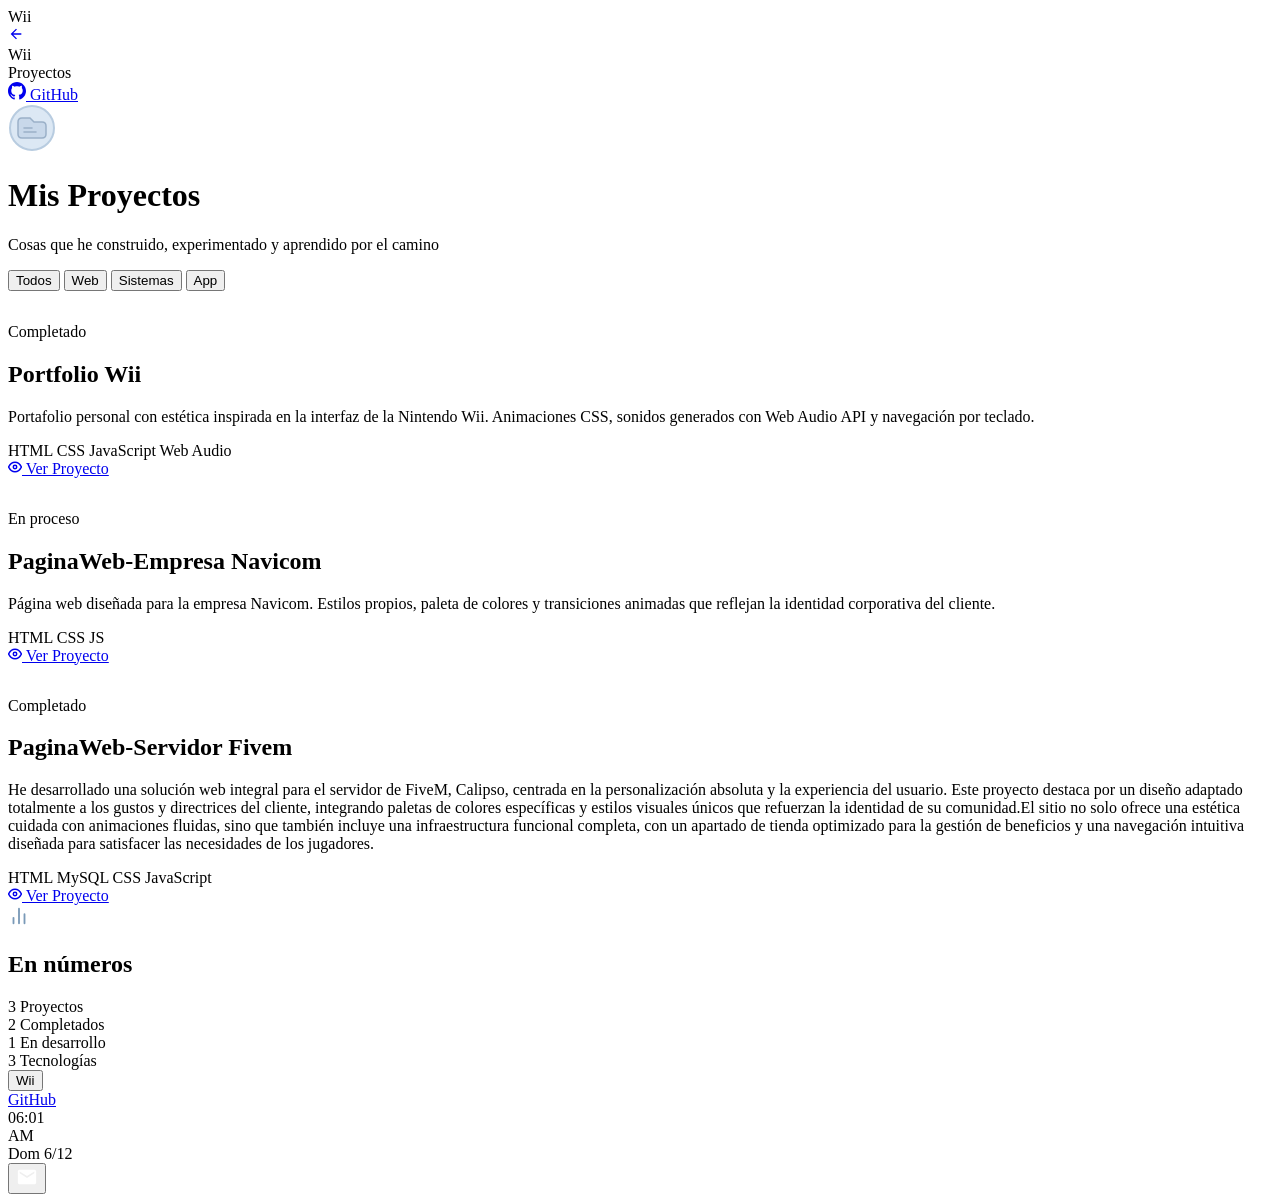
==== Proyectos.html @ 99e1e761 "s" ====
<!DOCTYPE html>
<html lang="es">
<head>
  <meta charset="UTF-8"/>
  <meta name="viewport" content="width=device-width, initial-scale=1.0"/>
  <title>Proyectos – Daniel González Vegas</title>
  <link rel="stylesheet" href="Style.css"/>
  <link rel="stylesheet" href="proyectos.css"/>
  <link href="https://fonts.googleapis.com/css2?family=RocknRoll+One&family=M+PLUS+Rounded+1c:wght@400;700;800&display=swap" rel="stylesheet"/>
</head>
<body>

  <!-- TRANSICIÓN DE ENTRADA -->
  <div id="pry-transition">
    <div class="smt-bg"></div>
    <div class="smt-content">
      <div class="smt-icon">
        <svg width="80" height="80" viewBox="0 0 80 80" fill="none">
          <path d="M8 24 Q8 18 14 18 L32 18 L38 24 L66 24 Q72 24 72 30 L72 60 Q72 66 66 66 L14 66 Q8 66 8 60 Z" fill="#c8d8ea" stroke="#9ab0c8" stroke-width="2"/>
          <path d="M8 18 Q8 14 12 14 L30 14 L36 20 L8 20 Z" fill="#b8cce0" stroke="#9ab0c8" stroke-width="1.5"/>
          <line x1="20" y1="36" x2="36" y2="36" stroke="#9ab0c8" stroke-width="2" stroke-linecap="round"/>
          <line x1="20" y1="44" x2="50" y2="44" stroke="#9ab0c8" stroke-width="2" stroke-linecap="round"/>
          <line x1="20" y1="52" x2="42" y2="52" stroke="#9ab0c8" stroke-width="2" stroke-linecap="round"/>
          <circle cx="62" cy="16" r="6" fill="#4ab8e8" opacity="0.85" class="pry-pulse"/>
        </svg>
      </div>
      <div class="smt-title">Proyectos</div>
      <div class="smt-bar-wrap"><div class="smt-bar"></div></div>
      <div class="smt-subtitle">Cargando repositorios...</div>
    </div>
  </div>

  <!-- FONDO WII -->
  <div class="wii-bg">
    <div class="wii-bg-lines"></div>
    <div class="wii-bg-shine"></div>
    <div class="wii-bg-text">Wii</div>
  </div>

  <!-- HEADER -->
  <header class="wii-header">
    <div class="header-left">
      <a href="index.html" class="sm-back-btn">
        <svg width="16" height="16" viewBox="0 0 24 24" fill="currentColor">
          <path d="M20 11H7.83l5.59-5.59L12 4l-8 8 8 8 1.41-1.41L7.83 13H20v-2z"/>
        </svg>
      </a>
      <div class="wii-logo-pill">Wii</div>
      <span class="header-name">Proyectos</span>
    </div>
    <div class="header-right">
      <a href="https://github.com/dashboard" target="_blank" class="header-link">
        <svg width="18" height="18" viewBox="0 0 24 24" fill="currentColor">
          <path d="M12 0C5.37 0 0 5.37 0 12c0 5.3 3.438 9.8 8.205 11.387.6.113.82-.258.82-.577 0-.285-.01-1.04-.015-2.04-3.338.724-4.042-1.61-4.042-1.61-.546-1.387-1.333-1.756-1.333-1.756-1.09-.745.083-.73.083-.73 1.205.085 1.84 1.237 1.84 1.237 1.07 1.834 2.807 1.304 3.492.997.108-.775.418-1.305.76-1.605-2.665-.3-5.466-1.332-5.466-5.93 0-1.31.465-2.38 1.235-3.22-.135-.303-.54-1.523.105-3.176 0 0 1.005-.322 3.3 1.23.96-.267 1.98-.399 3-.405 1.02.006 2.04.138 3 .405 2.28-1.552 3.285-1.23 3.285-1.23.645 1.653.24 2.873.12 3.176.765.84 1.23 1.91 1.23 3.22 0 4.61-2.805 5.625-5.475 5.92.42.36.81 1.096.81 2.22 0 1.605-.015 2.896-.015 3.286 0 .315.21.69.825.57C20.565 21.795 24 17.295 24 12c0-6.63-5.37-12-12-12z"/>
        </svg>
        GitHub
      </a>
    </div>
  </header>

  <main class="sm-main">

    <!-- CABECERA -->
    <div class="pry-header-card">
      <div class="pry-header-icon">
        <svg width="48" height="48" viewBox="0 0 48 48" fill="none">
          <circle cx="24" cy="24" r="22" fill="#dce8f4" stroke="#b8cce0" stroke-width="2"/>
          <path d="M10 30 L10 18 Q10 14 14 14 L22 14 L26 18 L34 18 Q38 18 38 22 L38 30 Q38 34 34 34 L14 34 Q10 34 10 30 Z" fill="#c8d8ea" stroke="#9ab0c8" stroke-width="1.5"/>
          <line x1="16" y1="24" x2="24" y2="24" stroke="#9ab0c8" stroke-width="1.5" stroke-linecap="round"/>
          <line x1="16" y1="28" x2="28" y2="28" stroke="#9ab0c8" stroke-width="1.5" stroke-linecap="round"/>
        </svg>
      </div>
      <div>
        <h1 class="est-header-title">Mis Proyectos</h1>
        <p class="est-header-sub">Cosas que he construido, experimentado y aprendido por el camino</p>
      </div>
    </div>

    <!-- FILTROS -->
    <div class="pry-filters">
      <button class="pry-filter pry-filter--active" data-filter="all">Todos</button>
      <button class="pry-filter" data-filter="web">Web</button>
      <button class="pry-filter" data-filter="sistemas">Sistemas</button>
      <button class="pry-filter" data-filter="app">App</button>
    </div>

    <!-- GRID DE PROYECTOS -->
    <!-- Para añadir más proyectos en el futuro, copia un bloque .pry-card y pégalo aquí -->
    <div class="pry-grid" id="pry-grid">

      <!-- PROYECTO 1 -->
      <div class="pry-card" data-cat="web">
        <div class="pry-card-top pry-top--web">
          <div class="pry-card-icon">
            <svg width="28" height="28" viewBox="0 0 24 24" fill="none" stroke="white" stroke-width="1.8" stroke-linecap="round">
              <circle cx="12" cy="12" r="10"/>
              <line x1="2" y1="12" x2="22" y2="12"/>
              <path d="M12 2a15.3 15.3 0 0 1 4 10 15.3 15.3 0 0 1-4 10 15.3 15.3 0 0 1-4-10 15.3 15.3 0 0 1 4-10z"/>
            </svg>
          </div>
          <div class="pry-card-status pry-status--done">Completado</div>
        </div>
        <div class="pry-card-body">
          <h2 class="pry-card-title">Portfolio Wii</h2>
          <p class="pry-card-desc">Portafolio personal con estética inspirada en la interfaz de la Nintendo Wii. Animaciones CSS, sonidos generados con Web Audio API y navegación por teclado.</p>
          <div class="pry-tags">
            <span class="pry-tag">HTML</span>
            <span class="pry-tag">CSS</span>
            <span class="pry-tag">JavaScript</span>
            <span class="pry-tag">Web Audio</span>
          </div>
        </div>
        <div class="pry-card-footer">
          <a href="https://danigonzalezvegas-create.github.io/PaginaWeb-ServidorFivem/" target="_blank" class="pry-btn pry-btn--ver">
            <svg width="14" height="14" viewBox="0 0 24 24" fill="none" stroke="currentColor" stroke-width="2.5" stroke-linecap="round">
              <path d="M1 12s4-8 11-8 11 8 11 8-4 8-11 8-11-8-11-8z"/>
              <circle cx="12" cy="12" r="3"/>
            </svg>
            Ver Proyecto
          </a>
        </div>
      </div>

      <!-- PROYECTO 2 -->
      <div class="pry-card" data-cat="sistemas">
        <div class="pry-card-top pry-top--sistemas">
          <div class="pry-card-icon">
             <svg width="28" height="28" viewBox="0 0 24 24" fill="none" stroke="white" stroke-width="1.8" stroke-linecap="round">
              <circle cx="12" cy="12" r="10"/>
              <line x1="2" y1="12" x2="22" y2="12"/>
              <path d="M12 2a15.3 15.3 0 0 1 4 10 15.3 15.3 0 0 1-4 10 15.3 15.3 0 0 1-4-10 15.3 15.3 0 0 1 4-10z"/>
            </svg>
          </div>
          <div class="pry-card-status pry-status--wip">En proceso</div>
        </div>
        <div class="pry-card-body">
          <h2 class="pry-card-title">PaginaWeb-Empresa Navicom</h2>
          <p class="pry-card-desc">Página web diseñada para la empresa Navicom. Estilos propios, paleta de colores y transiciones animadas que reflejan la identidad corporativa del cliente.</p>
          <div class="pry-tags">
            <span class="pry-tag">HTML</span>
            <span class="pry-tag">CSS</span>
            <span class="pry-tag">JS</span>
          </div>
        </div>
        <div class="pry-card-footer">
          <a href="https://danigonzalezvegas-create.github.io/PaginaWeb-Navicom/" target="_blank" class="pry-btn pry-btn--ver">
            <svg width="14" height="14" viewBox="0 0 24 24" fill="none" stroke="currentColor" stroke-width="2.5" stroke-linecap="round">
              <path d="M1 12s4-8 11-8 11 8 11 8-4 8-11 8-11-8-11-8z"/>
              <circle cx="12" cy="12" r="3"/>
            </svg>
            Ver Proyecto
          </a>
        </div>
      </div>

      <!-- PROYECTO 3 -->
      <div class="pry-card" data-cat="web">
        <div class="pry-card-top pry-top--web">
          <div class="pry-card-icon">
             <svg width="28" height="28" viewBox="0 0 24 24" fill="none" stroke="white" stroke-width="1.8" stroke-linecap="round">
              <circle cx="12" cy="12" r="10"/>
              <line x1="2" y1="12" x2="22" y2="12"/>
              <path d="M12 2a15.3 15.3 0 0 1 4 10 15.3 15.3 0 0 1-4 10 15.3 15.3 0 0 1-4-10 15.3 15.3 0 0 1 4-10z"/>
            </svg>
          </div>
          <div class="pry-card-status pry-status--done">Completado</div>
        </div>
        <div class="pry-card-body">
          <h2 class="pry-card-title">PaginaWeb-Servidor Fivem</h2>
          <p class="pry-card-desc">He desarrollado una solución web integral para el servidor de FiveM, Calipso, centrada en la personalización absoluta y la experiencia del usuario. Este proyecto destaca por un diseño adaptado totalmente a los gustos y directrices del cliente, integrando paletas de colores específicas y estilos visuales únicos que refuerzan la identidad de su comunidad.El sitio no solo ofrece una estética cuidada con animaciones fluidas, sino que también incluye una infraestructura funcional completa, con un apartado de tienda optimizado para la gestión de beneficios y una navegación intuitiva diseñada para satisfacer las necesidades de los jugadores.</p>
          <div class="pry-tags">
            <span class="pry-tag">HTML</span>
            <span class="pry-tag">MySQL</span>
            <span class="pry-tag">CSS</span>
            <span class="pry-tag">JavaScript</span>
          </div>
        </div>
        <div class="pry-card-footer">
          <a href="https://danigonzalezvegas-create.github.io/PaginaWeb-ServidorFivem/" target="_blank" class="pry-btn pry-btn--ver">
            <svg width="14" height="14" viewBox="0 0 24 24" fill="none" stroke="currentColor" stroke-width="2.5" stroke-linecap="round">
              <path d="M1 12s4-8 11-8 11 8 11 8-4 8-11 8-11-8-11-8z"/>
              <circle cx="12" cy="12" r="3"/>
            </svg>
            Ver Proyecto
          </a>
        </div>
      </div>

    </div>

    <!-- STATS -->
    <div class="pry-stats-wrap">
      <div class="sm-card pry-stats-card">
        <div class="sm-card-header">
          <svg width="22" height="22" viewBox="0 0 24 24" fill="none" stroke="#7a9ab8" stroke-width="2" stroke-linecap="round">
            <path d="M18 20V10M12 20V4M6 20v-6"/>
          </svg>
          <h2>En números</h2>
        </div>
        <div class="pry-stats">
          <div class="pry-stat">
            <span class="pry-stat-num" id="stat-total">3</span>
            <span class="pry-stat-lbl">Proyectos</span>
          </div>
          <div class="pry-stat">
            <span class="pry-stat-num">2</span>
            <span class="pry-stat-lbl">Completados</span>
          </div>
          <div class="pry-stat">
            <span class="pry-stat-num">1</span>
            <span class="pry-stat-lbl">En desarrollo</span>
          </div>
          <div class="pry-stat">
            <span class="pry-stat-num">3</span>
            <span class="pry-stat-lbl">Tecnologías</span>
          </div>
        </div>
      </div>
    </div>

  </main>

  <!-- FOOTER -->
  <footer class="wii-footer">
    <div class="footer-content">
      <div class="footer-left">
        <button class="wii-round-btn wii-round-btn--wii">Wii</button>
        <div class="footer-links">
          <a href="https://github.com/dashboard" target="_blank" class="footer-link">GitHub</a>
        </div>
      </div>
      <div class="footer-clock-wrap">
        <div id="footer-clock" class="footer-clock">00:00</div>
        <div id="footer-ampm" class="footer-ampm">AM</div>
        <div id="footer-date" class="footer-date">Lun 1/1</div>
      </div>
      <div class="footer-right">
        <button class="wii-round-btn">
          <svg width="22" height="22" viewBox="0 0 24 24" fill="white">
            <path d="M20 4H4c-1.1 0-2 .9-2 2v12c0 1.1.9 2 2 2h16c1.1 0 2-.9 2-2V6c0-1.1-.9-2-2-2zm0 4l-8 5-8-5V6l8 5 8-5v2z"/>
          </svg>
        </button>
      </div>
    </div>
  </footer>

  <script src="./js.js"></script>
  <script src="./Proyectos.js"></script>


</body>
</html>
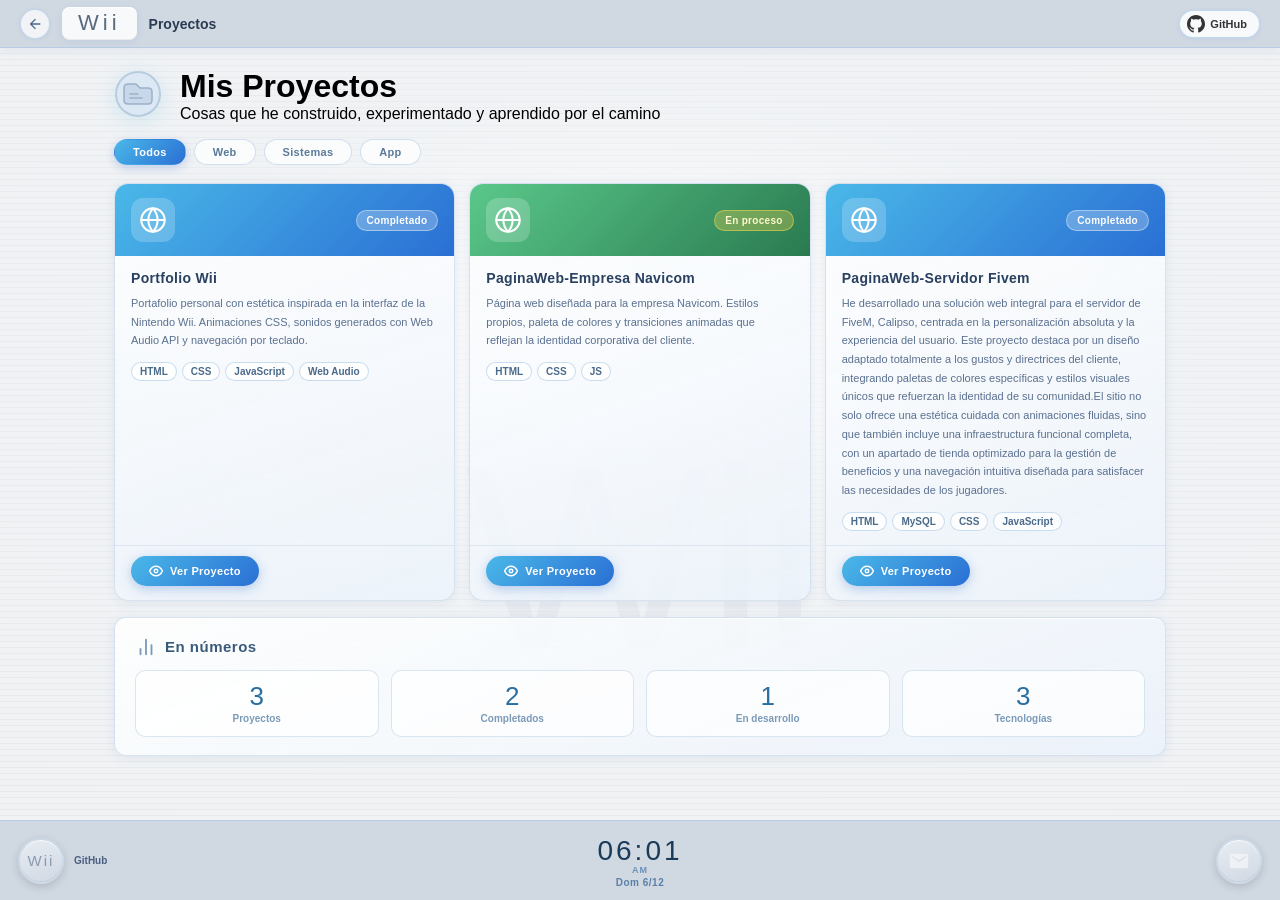
==== commit 06b85011: "a" ====
--- a/Proyectos.html
+++ b/Proyectos.html
@@ -4,7 +4,7 @@
   <meta charset="UTF-8"/>
   <meta name="viewport" content="width=device-width, initial-scale=1.0"/>
   <title>Proyectos – Daniel González Vegas</title>
-  <link rel="stylesheet" href="Style.css"/>
+  <link rel="stylesheet" href="./style.css"/>
   <link rel="stylesheet" href="proyectos.css"/>
   <link href="https://fonts.googleapis.com/css2?family=RocknRoll+One&family=M+PLUS+Rounded+1c:wght@400;700;800&display=swap" rel="stylesheet"/>
 </head>
--- a/style.css
+++ b/style.css
@@ -0,0 +1,2614 @@
+*, *::before, *::after { box-sizing: border-box; margin: 0; padding: 0; }
+
+:root {
+  --wii-blue: #4ab8e8;
+  --wii-dark: #2a4a7a;
+  --cell-radius: 10px;
+}
+
+/* ===== INTRO WII ===== */
+#wii-intro {
+  position: fixed;
+  inset: 0;
+  z-index: 9999;
+  display: flex;
+  align-items: center;
+  justify-content: center;
+  background: #dce4ee;
+  animation: introFadeOut 0.6s ease-in-out 4.2s forwards;
+}
+
+@keyframes introFadeOut {
+  to { opacity: 0; pointer-events: none; visibility: hidden; }
+}
+
+.intro-bg {
+  position: absolute;
+  inset: 0;
+  background: repeating-linear-gradient(
+    180deg,
+    transparent 0px, transparent 5px,
+    rgba(180,190,200,0.18) 5px, rgba(180,190,200,0.18) 6px
+  );
+}
+
+.intro-content {
+  position: relative;
+  display: flex;
+  flex-direction: column;
+  align-items: center;
+  gap: 18px;
+}
+
+.intro-logo {
+  font-family: 'RocknRoll One', sans-serif;
+  font-size: clamp(72px, 14vw, 120px);
+  color: #5a6a80;
+  letter-spacing: 8px;
+  opacity: 0;
+  transform: scale(0.6);
+  animation: introLogoIn 0.7s cubic-bezier(.34,1.56,.64,1) 0.3s forwards;
+}
+
+@keyframes introLogoIn {
+  to { opacity: 1; transform: scale(1); }
+}
+
+/* Anillos que se expanden */
+.intro-rings {
+  position: absolute;
+  top: 50%;
+  left: 50%;
+  transform: translate(-50%, -50%);
+  pointer-events: none;
+}
+
+.intro-rings span {
+  position: absolute;
+  border-radius: 50%;
+  border: 2px solid rgba(74,184,232,0.5);
+  top: 50%; left: 50%;
+  transform: translate(-50%, -50%) scale(0);
+  opacity: 0;
+}
+
+.intro-rings span:nth-child(1) {
+  width: 160px; height: 160px;
+  animation: ringExpand 1s ease-out 0.8s forwards;
+}
+.intro-rings span:nth-child(2) {
+  width: 240px; height: 240px;
+  animation: ringExpand 1s ease-out 1.05s forwards;
+}
+.intro-rings span:nth-child(3) {
+  width: 330px; height: 330px;
+  animation: ringExpand 1s ease-out 1.3s forwards;
+}
+
+@keyframes ringExpand {
+  0%   { transform: translate(-50%,-50%) scale(0); opacity: 0.8; }
+  100% { transform: translate(-50%,-50%) scale(1); opacity: 0; }
+}
+
+.intro-text {
+  font-family: 'M PLUS Rounded 1c', sans-serif;
+  font-size: clamp(16px, 2.5vw, 22px);
+  font-weight: 800;
+  color: #3a5070;
+  letter-spacing: 1px;
+  opacity: 0;
+  animation: introTextIn 0.6s ease-out 1.5s forwards;
+}
+
+.intro-name {
+  font-family: 'M PLUS Rounded 1c', sans-serif;
+  font-size: clamp(12px, 1.8vw, 16px);
+  font-weight: 400;
+  color: #7a90a8;
+  letter-spacing: 0.5px;
+  opacity: 0;
+  animation: introTextIn 0.6s ease-out 1.8s forwards;
+}
+
+@keyframes introTextIn {
+  from { opacity: 0; transform: translateY(10px); }
+  to   { opacity: 1; transform: translateY(0); }
+}
+
+/* Barra de carga */
+.intro-bar-wrap {
+  width: 180px;
+  height: 6px;
+  background: rgba(180,195,215,0.4);
+  border-radius: 99px;
+  overflow: hidden;
+  opacity: 0;
+  animation: introTextIn 0.4s ease-out 2s forwards;
+}
+
+.intro-bar {
+  height: 100%;
+  width: 0%;
+  background: linear-gradient(90deg, #4ab8e8, #2a6fd4);
+  border-radius: 99px;
+  animation: introBarFill 1.8s cubic-bezier(.4,0,.2,1) 2.1s forwards;
+}
+
+@keyframes introBarFill {
+  to { width: 100%; }
+}
+
+html, body {
+  height: 100%;
+  font-family: 'M PLUS Rounded 1c', sans-serif;
+  overflow-x: hidden;
+}
+
+body {
+  display: flex;
+  flex-direction: column;
+  min-height: 100vh;
+  background: #e8eaec;
+  position: relative;
+}
+
+/* ===== FONDO ESTILO WII BLANCO CON LÍNEAS ===== */
+.wii-bg {
+  position: fixed;
+  inset: 0;
+  z-index: 0;
+  background: #f0f2f4;
+  overflow: hidden;
+  pointer-events: none;
+}
+
+/* Líneas finas horizontales como en la Wii real */
+.wii-bg-lines {
+  position: absolute;
+  inset: 0;
+  background: repeating-linear-gradient(
+    180deg,
+    transparent 0px,
+    transparent 5px,
+    rgba(180,190,200,0.18) 5px,
+    rgba(180,190,200,0.18) 6px
+  );
+  animation: linesScroll 8s linear infinite;
+}
+
+@keyframes linesScroll {
+  from { background-position: 0 0; }
+  to   { background-position: 0 60px; }
+}
+
+/* Brillo central tipo pantalla */
+.wii-bg-shine {
+  position: absolute;
+  inset: 0;
+  background: radial-gradient(
+    ellipse 80% 60% at 50% 40%,
+    rgba(255,255,255,0.85) 0%,
+    rgba(240,243,246,0.4) 50%,
+    transparent 100%
+  );
+}
+
+/* Texto Wii grande de fondo muy sutil */
+.wii-bg-text {
+  position: absolute;
+  top: 62%;       /* <-- sube este valor para bajarlo más */
+  left: 50%;
+  transform: translate(-50%, -50%);
+  font-family: 'RocknRoll One', sans-serif;
+  font-size: clamp(140px, 22vw, 260px);
+  color: rgba(160,175,190,0.10);
+  letter-spacing: -4px;
+  user-select: none;
+  pointer-events: none;
+  white-space: nowrap;
+}
+
+/* ===== HEADER ===== */
+.wii-header {
+  position: relative;
+  z-index: 20;
+  height: 48px;
+  background: #d0d8e2;
+  border-bottom: 1px solid rgba(140,185,230,0.4);
+  display: flex;
+  align-items: center;
+  justify-content: space-between;
+  padding: 0 20px;
+  box-shadow: 0 2px 10px rgba(80,120,180,0.10);
+}
+
+.header-left {
+  display: flex;
+  align-items: center;
+  gap: 12px;
+}
+
+.wii-logo-pill {
+  font-family: 'RocknRoll One', sans-serif;
+  font-size: 22px;
+  color: #5a6a80;
+  background: rgba(255,255,255,0.85);
+  padding: 3px 16px 4px;
+  border-radius: 8px;
+  letter-spacing: 4px;
+  box-shadow:
+    0 2px 8px rgba(20,100,200,0.08),
+    inset 0 1px 0 rgba(255,255,255,0.9),
+    inset 0 -1px 0 rgba(0,0,0,0.05);
+}
+
+.header-name {
+  font-size: 14px;
+  font-weight: 800;
+  color: #2a3a50;
+}
+
+.header-right {
+  display: flex;
+  align-items: center;
+  gap: 8px;
+}
+
+.header-link {
+  display: flex;
+  align-items: center;
+  gap: 5px;
+  text-decoration: none;
+  font-size: 11px;
+  font-weight: 800;
+  color: #333;
+  background: rgba(255,255,255,0.85);
+  border: 1px solid rgba(150,195,235,0.6);
+  border-radius: 18px;
+  padding: 4px 12px 4px 7px;
+  transition: all 0.18s;
+  box-shadow: 0 1px 4px rgba(80,140,220,0.1);
+}
+.header-link:hover {
+  background: #fff;
+  transform: translateY(-1px);
+  box-shadow: 0 4px 12px rgba(30,80,180,0.15);
+}
+.header-link.ij { color: #167DB7; }
+
+/* ===== MAIN ===== */
+.wii-main {
+  position: relative;
+  z-index: 10;
+  flex: 1;
+  display: flex;
+  align-items: center;
+  justify-content: center;
+  padding: 16px 50px 16px 16px;
+}
+
+/* ===== GRID ===== */
+.wii-grid {
+  display: grid;
+  grid-template-columns: repeat(3, 1fr);
+  grid-template-rows: repeat(2, 1fr);
+  gap: 14px;
+  width: 100%;
+  max-width: 1100px;
+}
+
+/* ===== CELDA WII ===== */
+.wii-cell {
+  position: relative;
+  display: flex;
+  flex-direction: column;
+  align-items: center;
+  justify-content: flex-end;
+  aspect-ratio: 1.7 / 1;
+  background: linear-gradient(160deg, #e4e8ee 0%, #d8dee8 100%);
+  border-radius: var(--cell-radius);
+  border: 1.5px solid rgba(200,210,225,0.8);
+  box-shadow:
+    0 2px 10px rgba(40,80,140,0.10),
+    inset 0 1px 0 rgba(255,255,255,0.9),
+    inset 0 -1px 0 rgba(100,140,180,0.12);
+  overflow: hidden;
+  cursor: pointer;
+  text-decoration: none;
+  color: #2a4060;
+  transition: transform 0.18s cubic-bezier(.34,1.56,.64,1),
+              box-shadow 0.18s, border-color 0.18s;
+  animation: cellIn 0.45s cubic-bezier(.34,1.56,.64,1) both;
+}
+
+.wii-cell:nth-child(1) { animation-delay: 0.03s; }
+.wii-cell:nth-child(2) { animation-delay: 0.07s; }
+.wii-cell:nth-child(3) { animation-delay: 0.11s; }
+.wii-cell:nth-child(4) { animation-delay: 0.15s; }
+.wii-cell:nth-child(5) { animation-delay: 0.19s; }
+.wii-cell:nth-child(6) { animation-delay: 0.23s; }
+
+@keyframes cellIn {
+  from { opacity: 0; transform: scale(0.82); }
+  to   { opacity: 1; transform: scale(1); }
+}
+
+.wii-cell:hover {
+  transform: scale(1.06) translateY(-3px);
+  border-color: var(--wii-blue);
+  box-shadow:
+    0 10px 28px rgba(40,100,200,0.22),
+    inset 0 1px 0 rgba(255,255,255,0.95);
+  z-index: 5;
+}
+.wii-cell:focus {
+  outline: none;
+  border-color: #FFD600;
+  box-shadow: 0 0 0 3px rgba(255,214,0,0.5),
+              0 8px 24px rgba(40,100,200,0.2);
+  transform: scale(1.06) translateY(-3px);
+}
+.wii-cell:active { transform: scale(0.96); }
+
+.wii-cell--empty {
+  cursor: default;
+  opacity: 0.5;
+}
+.wii-cell--empty:hover {
+  transform: none;
+  border-color: rgba(200,210,225,0.8);
+  box-shadow: 0 2px 10px rgba(40,80,140,0.10),
+              inset 0 1px 0 rgba(255,255,255,0.9);
+}
+
+.cell-img {
+  position: absolute;
+  inset: 0;
+  width: 100%;
+  height: 100%;
+  object-fit: cover;
+  border-radius: var(--cell-radius);
+}
+
+.cell-label {
+  position: relative;
+  z-index: 3;
+  width: 100%;
+  text-align: center;
+  font-size: 10px;
+  font-weight: 800;
+  color: #fff;
+  background: linear-gradient(0deg, rgba(0,0,0,0.55) 0%, transparent 100%);
+  padding: 10px 6px 6px;
+  letter-spacing: 0.3px;
+  text-shadow: 0 1px 3px rgba(0,0,0,0.6);
+}
+
+.wii-cell::after {
+  content: '';
+  position: absolute;
+  top: 0; left: 0; right: 0;
+  height: 42%;
+  background: linear-gradient(180deg,
+    rgba(255,255,255,0.5) 0%, transparent 100%);
+  border-radius: var(--cell-radius) var(--cell-radius) 50% 50%;
+  pointer-events: none;
+  z-index: 4;
+}
+
+.wii-arrow-right {
+  position: absolute;
+  right: 14px;
+  top: 50%;
+  transform: translateY(-50%);
+  background: rgba(255,255,255,0.7);
+  border: 1.5px solid rgba(160,200,240,0.5);
+  border-radius: 50%;
+  width: 32px; height: 32px;
+  font-size: 13px;
+  color: var(--wii-blue);
+  cursor: pointer;
+  display: flex;
+  align-items: center;
+  justify-content: center;
+  box-shadow: 0 2px 8px rgba(40,100,200,0.12);
+  transition: all 0.18s;
+}
+.wii-arrow-right:hover {
+  background: #fff;
+  transform: translateY(-50%) scale(1.1);
+}
+
+/* ===== FOOTER ESTILO WII EXACTO ===== */
+.wii-footer {
+  position: relative;
+  z-index: 20;
+  height: 80px;
+  flex-shrink: 0;
+  background: #d0d8e2;
+  border-top: 1px solid rgba(140,185,230,0.4);
+}
+/* Ola/curva SVG de fondo del footer — queda detrás */
+.footer-wave { display: none; }
+
+.footer-wave svg {
+  width: 100%; height: 100%;
+  display: block;
+}
+
+/* Contenido sobre la ola */
+.footer-content {
+  position: relative;
+  z-index: 5;
+  height: 100%;
+  display: flex;
+  align-items: center;
+  justify-content: space-between;
+  padding: 0 18px;
+}
+
+/* Botón redondo tipo Wii */
+.wii-round-btn {
+  width: 46px; height: 46px;
+  border-radius: 50%;
+  border: 2px solid rgba(200,215,230,0.8);
+  background: linear-gradient(160deg, #e8edf2 0%, #d0d8e4 100%);
+  display: flex;
+  align-items: center;
+  justify-content: center;
+  cursor: pointer;
+  box-shadow:
+    0 3px 10px rgba(0,0,0,0.15),
+    inset 0 1px 0 rgba(255,255,255,0.8),
+    inset 0 -1px 0 rgba(0,0,0,0.06);
+  transition: all 0.18s;
+  flex-shrink: 0;
+}
+.wii-round-btn:hover {
+  transform: scale(1.08);
+  box-shadow: 0 5px 16px rgba(0,0,0,0.2),
+              inset 0 1px 0 rgba(255,255,255,0.9);
+}
+.wii-round-btn svg { opacity: 0.55; }
+
+.footer-left {
+  display: flex;
+  align-items: center;
+  gap: 10px;
+}
+
+.footer-links {
+  display: flex;
+  flex-direction: column;
+  gap: 3px;
+}
+
+.footer-link {
+  display: flex;
+  align-items: center;
+  gap: 4px;
+  text-decoration: none;
+  font-size: 10px;
+  font-weight: 800;
+  color: #4a6080;
+  transition: color 0.15s;
+}
+.footer-link:hover { color: var(--wii-blue); }
+.footer-link.ij { color: #167DB7; }
+
+/* Reloj central */
+.footer-clock-wrap {
+  position: absolute;
+  left: 50%;
+  transform: translateX(-50%);
+  display: flex;
+  flex-direction: column;
+  align-items: center;
+  line-height: 1;
+  top: 50%;
+  margin-top: -24px;
+}
+
+.footer-clock {
+  font-family: 'RocknRoll One', sans-serif;
+  font-size: 28px;
+  color: #1a3a5a;
+  letter-spacing: 3px;
+}
+
+.footer-ampm {
+  font-size: 9px;
+  font-weight: 800;
+  color: #6a90b8;
+  margin-top: 1px;
+  letter-spacing: 1px;
+}
+
+.footer-date {
+  font-size: 10px;
+  font-weight: 800;
+  color: #5a80a8;
+  margin-top: 3px;
+  letter-spacing: 0.5px;
+}
+
+.footer-right {
+  display: flex;
+  align-items: center;
+}
+
+/* ===== RIPPLE ===== */
+@keyframes rippleAnim {
+  to { transform: translate(-50%,-50%) scale(5); opacity: 0; }
+}
+
+/* ===== RESPONSIVE ===== */
+@media (max-width: 640px) {
+  .wii-grid {
+    grid-template-columns: repeat(2, 1fr);
+    grid-template-rows: repeat(6, 1fr);
+  }
+  .header-name { display: none; }
+  .footer-links { display: none; }
+  .footer-clock { font-size: 20px; }
+}
+
+*:not(html):not(body):not(.wii-bg):not(.wii-bg-lines) { cursor: none !important; }
+html, body { cursor: none !important; }
+
+.wii-round-btn--wii {
+  font-family: 'RocknRoll One', sans-serif;
+  font-size: 15px;
+  color: #8a9ab0;
+  letter-spacing: 2px;
+}
+
+/* ===== TRANSICIÓN ENTRADA ===== */
+#sm-transition {
+  position: fixed;
+  inset: 0;
+  z-index: 9998;
+  display: flex;
+  align-items: center;
+  justify-content: center;
+  background: #dce4ee;
+  animation: smTransOut 0.5s ease-in-out 2.8s forwards;
+}
+
+@keyframes smTransOut {
+  to { opacity: 0; pointer-events: none; visibility: hidden; }
+}
+
+.smt-bg {
+  position: absolute;
+  inset: 0;
+  background: repeating-linear-gradient(
+    180deg,
+    transparent 0px, transparent 5px,
+    rgba(180,190,200,0.18) 5px, rgba(180,190,200,0.18) 6px
+  );
+}
+
+.smt-content {
+  position: relative;
+  display: flex;
+  flex-direction: column;
+  align-items: center;
+  gap: 14px;
+}
+
+.smt-icon {
+  opacity: 0;
+  transform: scale(0.5);
+  animation: smtIconIn 0.6s cubic-bezier(.34,1.56,.64,1) 0.2s forwards;
+}
+
+@keyframes smtIconIn {
+  to { opacity: 1; transform: scale(1); }
+}
+
+.smt-title {
+  font-family: 'RocknRoll One', sans-serif;
+  font-size: 32px;
+  color: #4a6a8a;
+  letter-spacing: 3px;
+  opacity: 0;
+  animation: smtFadeUp 0.5s ease 0.7s forwards;
+}
+
+.smt-subtitle {
+  font-family: 'M PLUS Rounded 1c', sans-serif;
+  font-size: 13px;
+  color: #8aA0b8;
+  font-weight: 700;
+  opacity: 0;
+  animation: smtFadeUp 0.5s ease 1.1s forwards;
+}
+
+@keyframes smtFadeUp {
+  from { opacity: 0; transform: translateY(8px); }
+  to   { opacity: 1; transform: translateY(0); }
+}
+
+.smt-bar-wrap {
+  width: 160px;
+  height: 5px;
+  background: rgba(180,195,215,0.4);
+  border-radius: 99px;
+  overflow: hidden;
+  opacity: 0;
+  animation: smtFadeUp 0.3s ease 0.95s forwards;
+}
+
+.smt-bar {
+  height: 100%;
+  width: 0%;
+  background: linear-gradient(90deg, #4ab8e8, #2a6fd4);
+  border-radius: 99px;
+  animation: smtBarFill 1.6s cubic-bezier(.4,0,.2,1) 1s forwards;
+}
+
+@keyframes smtBarFill {
+  to { width: 100%; }
+}
+
+/* ===== BOTÓN VOLVER ===== */
+.sm-back-btn {
+  display: flex;
+  align-items: center;
+  justify-content: center;
+  width: 30px; height: 30px;
+  border-radius: 50%;
+  background: rgba(255,255,255,0.7);
+  border: 1px solid rgba(150,185,220,0.5);
+  color: #4a6a8a;
+  text-decoration: none;
+  transition: all 0.18s;
+  box-shadow: 0 1px 4px rgba(80,120,180,0.1);
+}
+.sm-back-btn:hover {
+  background: #fff;
+  transform: translateX(-2px);
+}
+
+/* ===== MAIN ===== */
+.sm-main {
+  position: relative;
+  z-index: 10;
+  flex: 1;
+  padding: 20px 24px 16px;
+  max-width: 1100px;
+  margin: 0 auto;
+  width: 100%;
+}
+
+/* ===== TARJETA PERFIL ===== */
+.sm-profile-card {
+  display: flex;
+  align-items: center;
+  gap: 24px;
+  margin-bottom: 16px;
+  animation: smCardIn 0.5s cubic-bezier(.34,1.56,.64,1) 3s both;
+}
+
+.sm-avatar {
+  flex-shrink: 0;
+  filter: drop-shadow(0 4px 12px rgba(80,120,180,0.15));
+}
+
+.sm-profile-info { flex: 1; }
+
+.sm-name {
+  font-family: 'RocknRoll One', sans-serif;
+  font-size: 26px;
+  color: #2a4060;
+  letter-spacing: 1px;
+  margin-bottom: 4px;
+}
+
+.sm-role {
+  font-size: 13px;
+  font-weight: 700;
+  color: #6a8aaa;
+  margin-bottom: 10px;
+  letter-spacing: 0.3px;
+}
+
+.sm-tags {
+  display: flex;
+  flex-wrap: wrap;
+  gap: 8px;
+}
+
+.sm-tag {
+  display: flex;
+  align-items: center;
+  gap: 5px;
+  font-size: 11px;
+  font-weight: 800;
+  color: #5a7a9a;
+  background: rgba(255,255,255,0.8);
+  border: 1px solid rgba(150,190,225,0.5);
+  border-radius: 99px;
+  padding: 4px 10px;
+}
+
+/* ===== GRID TARJETAS ===== */
+.sm-grid {
+  display: grid;
+  grid-template-columns: repeat(3, 1fr);
+  gap: 12px;
+}
+
+/* ===== TARJETA BASE ===== */
+.sm-card {
+  background: linear-gradient(160deg, rgba(255,255,255,0.88) 0%, rgba(235,242,250,0.85) 100%);
+  border-radius: 12px;
+  border: 1.5px solid rgba(200,215,232,0.7);
+  padding: 18px 20px;
+  box-shadow:
+    0 2px 12px rgba(40,80,140,0.08),
+    inset 0 1px 0 rgba(255,255,255,0.95);
+  animation: smCardIn 0.5s cubic-bezier(.34,1.56,.64,1) both;
+}
+
+.sm-card:nth-child(1) { animation-delay: 3.05s; }
+.sm-card:nth-child(2) { animation-delay: 3.1s; }
+.sm-card:nth-child(3) { animation-delay: 3.15s; }
+.sm-card:nth-child(4) { animation-delay: 3.2s; }
+.sm-card:nth-child(5) { animation-delay: 3.25s; }
+.sm-card:nth-child(6) { animation-delay: 3.3s; }
+
+@keyframes smCardIn {
+  from { opacity: 0; transform: scale(0.92) translateY(10px); }
+  to   { opacity: 1; transform: scale(1) translateY(0); }
+}
+
+.sm-card-header {
+  display: flex;
+  align-items: center;
+  gap: 8px;
+  margin-bottom: 12px;
+}
+
+.sm-card-header h2 {
+  font-family: 'RocknRoll One', sans-serif;
+  font-size: 15px;
+  color: #3a5a7a;
+  letter-spacing: 0.5px;
+}
+
+.sm-card p {
+  font-size: 12px;
+  font-weight: 400;
+  color: #5a7090;
+  line-height: 1.7;
+  margin-bottom: 8px;
+}
+.sm-card p:last-child { margin-bottom: 0; }
+
+/* ===== PERSONALIDAD ===== */
+.sm-traits {
+  display: grid;
+  grid-template-columns: 1fr 1fr;
+  gap: 8px;
+}
+
+.sm-trait {
+  display: flex;
+  align-items: center;
+  gap: 7px;
+  font-size: 11px;
+  font-weight: 800;
+  color: #5a7898;
+  background: rgba(255,255,255,0.7);
+  border: 1px solid rgba(180,205,228,0.5);
+  border-radius: 8px;
+  padding: 7px 10px;
+}
+
+/* ===== CERTIFICACIÓN ===== */
+.sm-cert-badge {
+  display: flex;
+  align-items: center;
+  gap: 12px;
+  background: rgba(255,255,255,0.7);
+  border: 1px solid rgba(180,210,235,0.6);
+  border-radius: 10px;
+  padding: 10px 14px;
+  margin-bottom: 10px;
+}
+
+.sm-cert-badge strong {
+  display: block;
+  font-size: 12px;
+  font-weight: 800;
+  color: #2a4a6a;
+}
+
+.sm-cert-badge span {
+  font-size: 10px;
+  color: #7a9ab8;
+  font-weight: 700;
+}
+
+/* ===== IDIOMAS ===== */
+.sm-lang {
+  display: flex;
+  align-items: center;
+  gap: 10px;
+  margin-bottom: 10px;
+}
+
+.sm-lang-name {
+  font-size: 12px;
+  font-weight: 800;
+  color: #3a5a7a;
+  width: 60px;
+  flex-shrink: 0;
+}
+
+.sm-lang-bar {
+  flex: 1;
+  height: 6px;
+  background: rgba(180,200,220,0.35);
+  border-radius: 99px;
+  overflow: hidden;
+}
+
+.sm-lang-fill {
+  height: 100%;
+  background: linear-gradient(90deg, #4ab8e8, #2a6fd4);
+  border-radius: 99px;
+  animation: smLangFill 1s ease 3.3s both;
+  width: 0%;
+}
+
+@keyframes smLangFill {
+  to { width: var(--target-width, 100%); }
+}
+
+.sm-lang-level {
+  font-size: 10px;
+  font-weight: 800;
+  color: #7a9ab8;
+  width: 62px;
+  text-align: right;
+}
+
+/* ===== DATO CURIOSO ===== */
+.sm-fun-icons {
+  display: flex;
+  gap: 12px;
+  margin-top: 10px;
+  opacity: 0.7;
+}
+
+/* ===== CTA ===== */
+.sm-cta-btn {
+  display: inline-flex;
+  align-items: center;
+  margin-top: 12px;
+  padding: 8px 22px;
+  background: linear-gradient(135deg, #4ab8e8, #2a6fd4);
+  color: #fff;
+  font-family: 'M PLUS Rounded 1c', sans-serif;
+  font-size: 12px;
+  font-weight: 800;
+  border-radius: 99px;
+  text-decoration: none;
+  letter-spacing: 0.5px;
+  box-shadow: 0 3px 10px rgba(40,100,200,0.25);
+  transition: all 0.18s;
+}
+.sm-cta-btn:hover {
+  transform: translateY(-2px);
+  box-shadow: 0 6px 18px rgba(40,100,200,0.35);
+}
+
+/* ===== BIO CARD ocupa 2 columnas ===== */
+.sm-bio-card { grid-column: span 2; }
+
+/* ===== RESPONSIVE ===== */
+@media (max-width: 700px) {
+  .sm-grid { grid-template-columns: 1fr; }
+  .sm-bio-card { grid-column: span 1; }
+  .sm-profile-card { flex-direction: column; text-align: center; }
+  .sm-tags { justify-content: center; }
+}
+
+/* ===== ESTRELLA ANIMADA EN TRANSICIÓN ===== */
+.est-star {
+  transform-origin: 40px 11px;
+  animation: estStarSpin 2s ease-in-out infinite;
+}
+@keyframes estStarSpin {
+  0%, 100% { transform: rotate(0deg) scale(1); }
+  50%       { transform: rotate(20deg) scale(1.15); }
+}
+
+/* ===== CABECERA SECCIÓN ===== */
+.est-header-card {
+  animation: smCardIn 0.5s cubic-bezier(.34,1.56,.64,1) 0.1s both;
+}
+
+.est-item:nth-child(1) .est-item-dot { animation-delay: 0.1s; }
+.est-item:nth-child(2) .est-item-dot { animation-delay: 0.2s; }
+.est-item:nth-child(3) .est-item-dot { animation-delay: 0.3s; }
+
+.est-item:nth-child(1) .est-card { animation-delay: 0.12s; }
+.est-item:nth-child(2) .est-card { animation-delay: 0.22s; }
+.est-item:nth-child(3) .est-card { animation-delay: 0.32s; }
+
+.est-stats-card  { animation: smCardIn 0.5s cubic-bezier(.34,1.56,.64,1) 0.4s both; }
+.est-skills-card { animation: smCardIn 0.5s cubic-bezier(.34,1.56,.64,1) 0.5s both; }
+.est-next-card   { animation: smCardIn 0.5s cubic-bezier(.34,1.56,.64,1) 0.6s both; }
+
+/* ===== LÍNEA DE TIEMPO ===== */
+.est-timeline {
+  display: flex;
+  flex-direction: column;
+  gap: 0;
+  margin-bottom: 20px;
+}
+
+.est-item {
+  display: flex;
+  gap: 16px;
+  position: relative;
+}
+
+/* Punto del timeline */
+.est-item-dot {
+  flex-shrink: 0;
+  width: 36px;
+  height: 36px;
+  border-radius: 50%;
+  background: linear-gradient(135deg, #4ab8e8, #2a6fd4);
+  display: flex;
+  align-items: center;
+  justify-content: center;
+  margin-top: 18px;
+  box-shadow: 0 3px 10px rgba(74,184,232,0.35);
+  z-index: 2;
+  animation: smCardIn 0.5s cubic-bezier(.34,1.56,.64,1) both;
+}
+.est-item:nth-child(1) .est-item-dot { animation-delay: 3.05s; }
+.est-item:nth-child(2) .est-item-dot { animation-delay: 3.15s; }
+.est-item:nth-child(3) .est-item-dot { animation-delay: 3.25s; }
+
+.est-item-dot--current {
+  background: linear-gradient(135deg, #f8c940, #e8a020);
+  box-shadow: 0 3px 10px rgba(248,201,64,0.45);
+  animation: estDotPulse 2s ease-in-out infinite;
+}
+@keyframes estDotPulse {
+  0%, 100% { box-shadow: 0 3px 10px rgba(248,201,64,0.45); }
+  50%       { box-shadow: 0 3px 20px rgba(248,201,64,0.75), 0 0 0 6px rgba(248,201,64,0.15); }
+}
+
+/* Línea vertical entre puntos */
+.est-item-line {
+  position: absolute;
+  left: 17px;
+  top: 54px;
+  width: 2px;
+  height: calc(100% - 36px);
+  background: linear-gradient(180deg, #4ab8e8 0%, rgba(74,184,232,0.2) 100%);
+  z-index: 1;
+}
+.est-item-line--current {
+  background: linear-gradient(180deg, #f8c940 0%, rgba(248,201,64,0.1) 100%);
+}
+.est-item:last-child .est-item-line { display: none; }
+
+/* Tarjeta del timeline */
+.est-card {
+  flex: 1;
+  background: linear-gradient(160deg, rgba(255,255,255,0.88) 0%, rgba(235,242,250,0.85) 100%);
+  border-radius: 12px;
+  border: 1.5px solid rgba(200,215,232,0.7);
+  padding: 16px 20px;
+  margin-bottom: 16px;
+  box-shadow: 0 2px 12px rgba(40,80,140,0.08), inset 0 1px 0 rgba(255,255,255,0.95);
+  animation: smCardIn 0.5s cubic-bezier(.34,1.56,.64,1) both;
+}
+.est-item:nth-child(1) .est-card { animation-delay: 3.08s; }
+.est-item:nth-child(2) .est-card { animation-delay: 3.18s; }
+.est-item:nth-child(3) .est-card { animation-delay: 3.28s; }
+
+.est-card--current {
+  border-color: rgba(248,201,64,0.5);
+  box-shadow: 0 2px 16px rgba(248,201,64,0.15), inset 0 1px 0 rgba(255,255,255,0.95);
+}
+
+.est-card-top {
+  display: flex;
+  align-items: center;
+  justify-content: space-between;
+  margin-bottom: 8px;
+}
+
+.est-badge {
+  font-size: 10px;
+  font-weight: 800;
+  border-radius: 99px;
+  padding: 3px 10px;
+  letter-spacing: 0.4px;
+}
+.est-badge--done {
+  background: rgba(74,184,232,0.15);
+  color: #2a6fa0;
+  border: 1px solid rgba(74,184,232,0.3);
+}
+.est-badge--current {
+  background: rgba(248,201,64,0.2);
+  color: #a07010;
+  border: 1px solid rgba(248,201,64,0.4);
+}
+
+.est-year {
+  font-size: 11px;
+  font-weight: 800;
+  color: #8aaac8;
+}
+
+.est-card-title {
+  font-family: 'RocknRoll One', sans-serif;
+  font-size: 15px;
+  color: #2a4060;
+  letter-spacing: 0.3px;
+  margin-bottom: 4px;
+}
+
+.est-card-center {
+  font-size: 12px;
+  font-weight: 700;
+  color: #6a8aaa;
+  margin-bottom: 8px;
+}
+
+.est-card-desc {
+  font-size: 12px;
+  color: #5a7090;
+  line-height: 1.7;
+  margin-bottom: 10px;
+}
+
+.est-card-tags {
+  display: flex;
+  flex-wrap: wrap;
+  gap: 6px;
+  margin-bottom: 0;
+}
+
+.est-tag {
+  font-size: 10px;
+  font-weight: 800;
+  color: #4a6a8a;
+  background: rgba(255,255,255,0.75);
+  border: 1px solid rgba(150,190,225,0.5);
+  border-radius: 99px;
+  padding: 3px 9px;
+}
+.est-tag--current {
+  color: #8a6a10;
+  background: rgba(255,248,220,0.75);
+  border-color: rgba(248,201,64,0.4);
+}
+
+/* Cisco badge */
+.est-cisco {
+  display: flex;
+  align-items: center;
+  gap: 12px;
+  background: rgba(255,255,255,0.75);
+  border: 1px solid rgba(74,184,232,0.3);
+  border-radius: 10px;
+  padding: 10px 14px;
+  margin-top: 12px;
+}
+.est-cisco strong {
+  display: block;
+  font-size: 12px;
+  font-weight: 800;
+  color: #2a4a6a;
+}
+.est-cisco span {
+  font-size: 10px;
+  color: #7a9ab8;
+  font-weight: 700;
+}
+
+/* Barra de progreso */
+.est-progress-wrap {
+  margin-top: 14px;
+}
+.est-progress-label {
+  display: flex;
+  justify-content: space-between;
+  font-size: 11px;
+  font-weight: 800;
+  color: #6a8aaa;
+  margin-bottom: 6px;
+}
+.est-progress-pct { color: #a07010; }
+.est-progress-bar {
+  height: 7px;
+  background: rgba(180,200,220,0.3);
+  border-radius: 99px;
+  overflow: hidden;
+}
+.est-progress-fill {
+  height: 100%;
+  width: 0%;
+  background: linear-gradient(90deg, #f8c940, #e8a020);
+  border-radius: 99px;
+  transition: width 1.2s cubic-bezier(.4,0,.2,1);
+}
+
+/* ===== GRID INFERIOR ===== */
+.est-bottom-grid {
+  display: grid;
+  grid-template-columns: 1fr 1fr 1fr;
+  gap: 12px;
+  margin-top: 4px;
+}
+
+/* Stats */
+.est-stats {
+  display: grid;
+  grid-template-columns: 1fr 1fr;
+  gap: 10px;
+  margin-top: 4px;
+}
+.est-stat {
+  display: flex;
+  flex-direction: column;
+  align-items: center;
+  background: rgba(255,255,255,0.7);
+  border: 1px solid rgba(180,205,228,0.5);
+  border-radius: 10px;
+  padding: 10px 8px;
+}
+.est-stat-num {
+  font-family: 'RocknRoll One', sans-serif;
+  font-size: 24px;
+  color: #2a6fa0;
+  line-height: 1;
+}
+.est-stat-lbl {
+  font-size: 10px;
+  font-weight: 800;
+  color: #7a9ab8;
+  text-align: center;
+  margin-top: 4px;
+}
+
+/* Skills bars */
+.est-skills { margin-top: 4px; }
+.est-skill-row {
+  display: flex;
+  align-items: center;
+  gap: 8px;
+  margin-bottom: 10px;
+}
+.est-skill-name {
+  font-size: 11px;
+  font-weight: 800;
+  color: #3a5a7a;
+  width: 110px;
+  flex-shrink: 0;
+}
+.est-skill-bar {
+  flex: 1;
+  height: 6px;
+  background: rgba(180,200,220,0.3);
+  border-radius: 99px;
+  overflow: hidden;
+}
+.est-skill-fill {
+  height: 100%;
+  width: 0%;
+  background: linear-gradient(90deg, #4ab8e8, #2a6fd4);
+  border-radius: 99px;
+  transition: width 1.2s cubic-bezier(.4,0,.2,1);
+}
+.est-skill-val {
+  font-size: 10px;
+  font-weight: 800;
+  color: #7a9ab8;
+  width: 30px;
+  text-align: right;
+}
+
+/* Próximos pasos */
+.est-nexts { margin-top: 4px; }
+.est-next {
+  display: flex;
+  gap: 12px;
+  align-items: flex-start;
+  margin-bottom: 14px;
+}
+.est-next:last-child { margin-bottom: 0; }
+.est-next-dot {
+  flex-shrink: 0;
+  width: 10px;
+  height: 10px;
+  border-radius: 50%;
+  background: #4ab8e8;
+  margin-top: 4px;
+  box-shadow: 0 0 0 3px rgba(74,184,232,0.2);
+}
+.est-next-dot--dim {
+  background: #b8cce0;
+  box-shadow: none;
+}
+.est-next strong {
+  display: block;
+  font-size: 12px;
+  font-weight: 800;
+  color: #2a4060;
+  margin-bottom: 2px;
+}
+.est-next span {
+  font-size: 11px;
+  color: #7a90a8;
+  font-weight: 400;
+}
+
+/* ===== CARDS ANIMACIÓN ===== */
+.est-stats-card  { animation: smCardIn 0.5s cubic-bezier(.34,1.56,.64,1) 3.35s both; }
+.est-skills-card { animation: smCardIn 0.5s cubic-bezier(.34,1.56,.64,1) 3.45s both; }
+.est-next-card   { animation: smCardIn 0.5s cubic-bezier(.34,1.56,.64,1) 3.55s both; }
+
+/* ===== RESPONSIVE ===== */
+@media (max-width: 700px) {
+  .est-bottom-grid { grid-template-columns: 1fr; }
+  .est-header-card { flex-direction: column; text-align: center; }
+}
+
+/* Transición estudios — igual que sm-transition */
+#est-transition {
+  position: fixed;
+  inset: 0;
+  z-index: 9998;
+  display: flex;
+  align-items: center;
+  justify-content: center;
+  background: #dce4ee;
+  animation: smTransOut 0.5s ease-in-out 2.8s forwards;
+}
+
+/* Fix scroll global */
+html {
+  overflow-y: scroll;
+}
+
+body {
+  overflow-y: auto;
+}
+
+.sm-main {
+  overflow: visible;
+}
+
+/* ===== TRANSICIÓN ===== */
+#sk-transition {
+  position: fixed;
+  inset: 0;
+  z-index: 9998;
+  display: flex;
+  align-items: center;
+  justify-content: center;
+  background: #dce4ee;
+  animation: smTransOut 0.5s ease-in-out 2.8s forwards;
+}
+
+/* Engranajes animados en la transición */
+.sk-gear-big {
+  transform-origin: 40px 40px;
+  animation: gearSpin 3s linear infinite;
+}
+.sk-gear-small {
+  transform-origin: 57px 27px;
+  animation: gearSpin 3s linear infinite reverse;
+}
+@keyframes gearSpin {
+  from { transform: rotate(0deg); }
+  to   { transform: rotate(360deg); }
+}
+
+/* Engranaje del header */
+.sk-icon-gear {
+  transform-origin: 24px 24px;
+  animation: gearSpin 6s linear infinite;
+}
+
+/* ===== CABECERA ===== */
+.sk-header {
+  display: flex;
+  align-items: center;
+  gap: 18px;
+  margin-bottom: 20px;
+  animation: smCardIn 0.5s cubic-bezier(.34,1.56,.64,1) 0.1s both;
+}
+.sk-header-icon {
+  flex-shrink: 0;
+  filter: drop-shadow(0 4px 10px rgba(74,184,232,0.2));
+}
+
+/* ===== GRID CATEGORÍAS ===== */
+.sk-grid {
+  display: grid;
+  grid-template-columns: repeat(3, 1fr);
+  gap: 14px;
+  margin-bottom: 16px;
+}
+
+/* ===== TARJETA CATEGORÍA ===== */
+.sk-cat-card {
+  position: relative;
+  background: linear-gradient(160deg, rgba(255,255,255,0.88) 0%, rgba(235,242,250,0.85) 100%);
+  border-radius: 14px;
+  border: 1.5px solid rgba(200,215,232,0.7);
+  padding: 16px 18px 14px;
+  box-shadow: 0 2px 12px rgba(40,80,140,0.08), inset 0 1px 0 rgba(255,255,255,0.95);
+  overflow: hidden;
+  animation: smCardIn 0.5s cubic-bezier(.34,1.56,.64,1) both;
+  transition: transform 0.2s, box-shadow 0.2s, border-color 0.2s;
+}
+.sk-cat-card:hover {
+  transform: translateY(-3px) scale(1.02);
+  border-color: rgba(74,184,232,0.5);
+  box-shadow: 0 8px 24px rgba(40,100,200,0.14), inset 0 1px 0 rgba(255,255,255,0.95);
+}
+
+.sk-cat-card:nth-child(1) { animation-delay: 0.08s; }
+.sk-cat-card:nth-child(2) { animation-delay: 0.14s; }
+.sk-cat-card:nth-child(3) { animation-delay: 0.20s; }
+.sk-cat-card:nth-child(4) { animation-delay: 0.26s; }
+.sk-cat-card:nth-child(5) { animation-delay: 0.32s; }
+.sk-cat-card:nth-child(6) { animation-delay: 0.38s; }
+
+.sk-cat-header {
+  display: flex;
+  align-items: center;
+  gap: 10px;
+  margin-bottom: 12px;
+}
+.sk-cat-header h2 {
+  font-family: 'RocknRoll One', sans-serif;
+  font-size: 14px;
+  color: #2a4060;
+  letter-spacing: 0.3px;
+}
+
+.sk-cat-icon {
+  width: 36px;
+  height: 36px;
+  border-radius: 10px;
+  display: flex;
+  align-items: center;
+  justify-content: center;
+  flex-shrink: 0;
+  color: #4a7aaa;
+}
+.sk-cat--sistemas .sk-cat-icon { background: rgba(74,184,232,0.12); }
+.sk-cat--hardware .sk-cat-icon { background: rgba(100,160,220,0.12); }
+.sk-cat--web      .sk-cat-icon { background: rgba(80,140,200,0.12); }
+.sk-cat--prog     .sk-cat-icon { background: rgba(60,120,200,0.12); }
+.sk-cat--db       .sk-cat-icon { background: rgba(40,100,180,0.12); }
+.sk-cat--tools    .sk-cat-icon { background: rgba(90,150,210,0.12); }
+
+/* Decoración SVG esquina */
+.sk-cat-deco {
+  position: absolute;
+  bottom: 6px;
+  right: 8px;
+  pointer-events: none;
+}
+
+/* ===== PILLS ===== */
+.sk-pills {
+  display: flex;
+  flex-wrap: wrap;
+  gap: 6px;
+}
+
+.sk-pill {
+  font-size: 10px;
+  font-weight: 800;
+  border-radius: 99px;
+  padding: 4px 10px;
+  letter-spacing: 0.2px;
+  transition: transform 0.15s, box-shadow 0.15s;
+  cursor: default;
+}
+.sk-pill:hover {
+  transform: translateY(-2px) scale(1.05);
+  box-shadow: 0 4px 10px rgba(40,100,200,0.15);
+}
+
+/* Niveles */
+.sk-pill--a {
+  background: rgba(74,184,232,0.18);
+  color: #1a5a80;
+  border: 1px solid rgba(74,184,232,0.4);
+}
+.sk-pill--b {
+  background: rgba(100,150,210,0.13);
+  color: #3a5a80;
+  border: 1px solid rgba(100,150,210,0.35);
+}
+.sk-pill--c {
+  background: rgba(180,200,225,0.25);
+  color: #5a7898;
+  border: 1px solid rgba(180,200,225,0.5);
+}
+
+/* ===== LEYENDA ===== */
+.sk-legend {
+  display: flex;
+  align-items: center;
+  gap: 12px;
+  justify-content: center;
+  margin-bottom: 16px;
+  animation: smCardIn 0.5s cubic-bezier(.34,1.56,.64,1) 0.45s both;
+}
+.sk-legend-item {
+  display: flex;
+  align-items: center;
+  gap: 6px;
+  font-size: 11px;
+  color: #6a8aaa;
+  font-weight: 700;
+}
+
+/* ===== BARRAS DE NIVEL ===== */
+.sk-radar-wrap {
+  background: linear-gradient(160deg, rgba(255,255,255,0.88) 0%, rgba(235,242,250,0.85) 100%);
+  border-radius: 14px;
+  border: 1.5px solid rgba(200,215,232,0.7);
+  padding: 18px 22px;
+  box-shadow: 0 2px 12px rgba(40,80,140,0.08), inset 0 1px 0 rgba(255,255,255,0.95);
+  margin-bottom: 14px;
+  animation: smCardIn 0.5s cubic-bezier(.34,1.56,.64,1) 0.5s both;
+}
+
+.sk-bars { display: flex; flex-direction: column; gap: 10px; }
+
+.sk-bar-row {
+  display: flex;
+  align-items: center;
+  gap: 10px;
+}
+.sk-bar-label {
+  font-size: 12px;
+  font-weight: 800;
+  color: #3a5a7a;
+  width: 130px;
+  flex-shrink: 0;
+}
+.sk-bar-track {
+  flex: 1;
+  height: 8px;
+  background: rgba(180,200,220,0.3);
+  border-radius: 99px;
+  overflow: hidden;
+}
+.sk-bar-fill {
+  height: 100%;
+  width: 0%;
+  background: linear-gradient(90deg, #4ab8e8, #2a6fd4);
+  border-radius: 99px;
+  transition: width 1.2s cubic-bezier(.4,0,.2,1);
+}
+.sk-bar-pct {
+  font-size: 11px;
+  font-weight: 800;
+  color: #5a80a8;
+  width: 36px;
+  text-align: right;
+}
+
+/* ===== SOFT SKILLS ===== */
+.sk-soft-wrap {
+  animation: smCardIn 0.5s cubic-bezier(.34,1.56,.64,1) 0.6s both;
+}
+.sk-soft-card { padding: 18px 22px; }
+
+.sk-soft-grid {
+  display: grid;
+  grid-template-columns: repeat(4, 1fr);
+  gap: 8px;
+  margin-top: 4px;
+}
+
+.sk-soft-item {
+  display: flex;
+  align-items: center;
+  gap: 8px;
+  font-size: 11px;
+  font-weight: 800;
+  color: #5a7898;
+  background: rgba(255,255,255,0.7);
+  border: 1px solid rgba(180,205,228,0.5);
+  border-radius: 10px;
+  padding: 8px 10px;
+  transition: transform 0.15s, border-color 0.15s;
+}
+.sk-soft-item:hover {
+  transform: translateY(-2px);
+  border-color: rgba(74,184,232,0.4);
+}
+
+/* ===== RESPONSIVE ===== */
+@media (max-width: 800px) {
+  .sk-grid { grid-template-columns: repeat(2, 1fr); }
+  .sk-soft-grid { grid-template-columns: repeat(2, 1fr); }
+}
+@media (max-width: 500px) {
+  .sk-grid { grid-template-columns: 1fr; }
+  .sk-soft-grid { grid-template-columns: 1fr; }
+}
+
+/* ===== TRANSICIÓN DE ENTRADA ===== */
+#exp-transition {
+  position: fixed;
+  inset: 0;
+  z-index: 9998;
+  display: flex;
+  align-items: center;
+  justify-content: center;
+  background: #dce4ee;
+  animation: smTransOut 0.5s ease-in-out 2.8s forwards;
+}
+
+/* Maletín pulsante en la transición */
+.exp-star-pulse {
+  animation: expStarPulse 1.2s ease-in-out infinite;
+}
+@keyframes expStarPulse {
+  0%, 100% { opacity: 0.8; r: 6; }
+  50%       { opacity: 1;   r: 8; }
+}
+
+/* ===== CABECERA SECCIÓN ===== */
+.exp-header-card {
+  display: flex;
+  align-items: center;
+  gap: 18px;
+  margin-bottom: 20px;
+  animation: smCardIn 0.5s cubic-bezier(.34,1.56,.64,1) 0.1s both;
+}
+.exp-header-icon {
+  flex-shrink: 0;
+  filter: drop-shadow(0 4px 10px rgba(74,184,232,0.2));
+}
+
+/* ===== LÍNEA DE TIEMPO ===== */
+.exp-timeline {
+  display: flex;
+  flex-direction: column;
+  gap: 0;
+  margin-bottom: 20px;
+}
+
+.exp-item {
+  display: flex;
+  gap: 16px;
+  position: relative;
+}
+
+/* Punto */
+.exp-item-dot {
+  flex-shrink: 0;
+  width: 36px;
+  height: 36px;
+  border-radius: 50%;
+  background: linear-gradient(135deg, #4ab8e8, #2a6fd4);
+  display: flex;
+  align-items: center;
+  justify-content: center;
+  margin-top: 18px;
+  box-shadow: 0 3px 10px rgba(74,184,232,0.35);
+  z-index: 2;
+  animation: smCardIn 0.5s cubic-bezier(.34,1.56,.64,1) both;
+}
+.exp-item:nth-child(1) .exp-item-dot { animation-delay: 3.05s; }
+.exp-item:nth-child(2) .exp-item-dot { animation-delay: 3.15s; }
+.exp-item:nth-child(3) .exp-item-dot { animation-delay: 3.25s; }
+
+/* Punto variante soft skills */
+.exp-item-dot--alt {
+  background: linear-gradient(135deg, #8aaac8, #5a7a9a);
+  box-shadow: 0 3px 10px rgba(90,122,154,0.3);
+}
+
+/* Línea vertical */
+.exp-item-line {
+  position: absolute;
+  left: 17px;
+  top: 54px;
+  width: 2px;
+  height: calc(100% - 36px);
+  background: linear-gradient(180deg, #4ab8e8 0%, rgba(74,184,232,0.15) 100%);
+  z-index: 1;
+}
+.exp-item--last .exp-item-line { display: none; }
+
+/* Tarjeta de experiencia */
+.exp-card {
+  flex: 1;
+  background: linear-gradient(160deg, rgba(255,255,255,0.88) 0%, rgba(235,242,250,0.85) 100%);
+  border-radius: 12px;
+  border: 1.5px solid rgba(200,215,232,0.7);
+  padding: 16px 20px;
+  margin-bottom: 16px;
+  box-shadow: 0 2px 12px rgba(40,80,140,0.08), inset 0 1px 0 rgba(255,255,255,0.95);
+  animation: smCardIn 0.5s cubic-bezier(.34,1.56,.64,1) both;
+  transition: transform 0.2s, box-shadow 0.2s, border-color 0.2s;
+}
+.exp-card:hover {
+  transform: translateY(-2px) scale(1.01);
+  border-color: rgba(74,184,232,0.4);
+  box-shadow: 0 8px 24px rgba(40,100,200,0.12), inset 0 1px 0 rgba(255,255,255,0.95);
+}
+.exp-item:nth-child(1) .exp-card { animation-delay: 3.08s; }
+.exp-item:nth-child(2) .exp-card { animation-delay: 3.18s; }
+.exp-item:nth-child(3) .exp-card { animation-delay: 3.28s; }
+
+.exp-card-top {
+  display: flex;
+  align-items: center;
+  justify-content: space-between;
+  margin-bottom: 8px;
+}
+
+/* Badges */
+.exp-badge {
+  font-size: 10px;
+  font-weight: 800;
+  border-radius: 99px;
+  padding: 3px 10px;
+  letter-spacing: 0.4px;
+}
+.exp-badge--tech {
+  background: rgba(74,184,232,0.15);
+  color: #2a6fa0;
+  border: 1px solid rgba(74,184,232,0.3);
+}
+.exp-badge--done {
+  background: rgba(80,180,120,0.15);
+  color: #1a6a40;
+  border: 1px solid rgba(80,180,120,0.3);
+}
+.exp-badge--soft {
+  background: rgba(138,170,200,0.18);
+  color: #3a5a78;
+  border: 1px solid rgba(138,170,200,0.35);
+}
+
+.exp-year {
+  font-size: 11px;
+  font-weight: 800;
+  color: #8aaac8;
+}
+
+.exp-card-title {
+  font-family: 'RocknRoll One', sans-serif;
+  font-size: 15px;
+  color: #2a4060;
+  letter-spacing: 0.3px;
+  margin-bottom: 6px;
+}
+
+/* Empresa */
+.exp-company {
+  display: flex;
+  align-items: center;
+  gap: 6px;
+  font-size: 12px;
+  font-weight: 700;
+  color: #6a8aaa;
+  margin-bottom: 10px;
+}
+
+.exp-card-desc {
+  font-size: 12px;
+  color: #5a7090;
+  line-height: 1.7;
+  margin-bottom: 12px;
+}
+
+/* Tags */
+.exp-card-tags {
+  display: flex;
+  flex-wrap: wrap;
+  gap: 6px;
+  margin-bottom: 0;
+}
+
+.exp-tag {
+  font-size: 10px;
+  font-weight: 800;
+  color: #4a6a8a;
+  background: rgba(255,255,255,0.75);
+  border: 1px solid rgba(150,190,225,0.5);
+  border-radius: 99px;
+  padding: 3px 9px;
+}
+.exp-tag--soft {
+  color: #5a6a80;
+  background: rgba(240,245,252,0.85);
+  border-color: rgba(138,170,200,0.4);
+}
+
+/* Highlight PTA */
+.exp-highlight {
+  display: flex;
+  align-items: center;
+  gap: 8px;
+  margin-top: 12px;
+  background: rgba(74,184,232,0.08);
+  border: 1px solid rgba(74,184,232,0.25);
+  border-radius: 8px;
+  padding: 8px 12px;
+  font-size: 11px;
+  font-weight: 800;
+  color: #2a5a80;
+}
+
+/* Métricas */
+.exp-metrics {
+  display: flex;
+  gap: 10px;
+  margin-top: 14px;
+}
+.exp-metric {
+  flex: 1;
+  display: flex;
+  flex-direction: column;
+  align-items: center;
+  background: rgba(255,255,255,0.7);
+  border: 1px solid rgba(180,205,228,0.5);
+  border-radius: 10px;
+  padding: 10px 6px;
+}
+.exp-metric-num {
+  font-family: 'RocknRoll One', sans-serif;
+  font-size: 18px;
+  color: #2a6fa0;
+  line-height: 1;
+}
+.exp-metric-lbl {
+  font-size: 9px;
+  font-weight: 800;
+  color: #7a9ab8;
+  text-align: center;
+  margin-top: 4px;
+}
+
+/* Nota soft skills */
+.exp-soft-note {
+  display: flex;
+  align-items: flex-start;
+  gap: 8px;
+  margin-top: 12px;
+  background: rgba(138,170,200,0.1);
+  border: 1px solid rgba(138,170,200,0.3);
+  border-radius: 8px;
+  padding: 8px 12px;
+  font-size: 11px;
+  color: #5a7898;
+  font-weight: 700;
+  font-style: italic;
+  line-height: 1.5;
+}
+
+/* ===== GRID INFERIOR ===== */
+.exp-bottom-grid {
+  display: grid;
+  grid-template-columns: 1fr 1fr 1fr;
+  gap: 12px;
+}
+
+/* Stats */
+.exp-stats {
+  display: grid;
+  grid-template-columns: 1fr 1fr;
+  gap: 10px;
+  margin-top: 4px;
+}
+.exp-stat {
+  display: flex;
+  flex-direction: column;
+  align-items: center;
+  background: rgba(255,255,255,0.7);
+  border: 1px solid rgba(180,205,228,0.5);
+  border-radius: 10px;
+  padding: 10px 8px;
+}
+.exp-stat-num {
+  font-family: 'RocknRoll One', sans-serif;
+  font-size: 20px;
+  color: #2a6fa0;
+  line-height: 1;
+}
+.exp-stat-lbl {
+  font-size: 9px;
+  font-weight: 800;
+  color: #7a9ab8;
+  text-align: center;
+  margin-top: 4px;
+}
+
+/* Competencias */
+.exp-comp-list { margin-top: 4px; }
+.exp-comp-row {
+  display: flex;
+  align-items: center;
+  gap: 8px;
+  margin-bottom: 10px;
+}
+.exp-comp-name {
+  font-size: 11px;
+  font-weight: 800;
+  color: #3a5a7a;
+  width: 130px;
+  flex-shrink: 0;
+}
+.exp-comp-bar {
+  flex: 1;
+  height: 6px;
+  background: rgba(180,200,220,0.3);
+  border-radius: 99px;
+  overflow: hidden;
+}
+.exp-comp-fill {
+  height: 100%;
+  width: 0%;
+  background: linear-gradient(90deg, #4ab8e8, #2a6fd4);
+  border-radius: 99px;
+  transition: width 1.2s cubic-bezier(.4,0,.2,1);
+}
+.exp-comp-val {
+  font-size: 10px;
+  font-weight: 800;
+  color: #7a9ab8;
+  width: 30px;
+  text-align: right;
+}
+
+/* Lecciones */
+.exp-lessons { margin-top: 4px; }
+.exp-lesson {
+  display: flex;
+  gap: 12px;
+  align-items: flex-start;
+  margin-bottom: 14px;
+}
+.exp-lesson:last-child { margin-bottom: 0; }
+.exp-lesson-dot {
+  flex-shrink: 0;
+  width: 10px;
+  height: 10px;
+  border-radius: 50%;
+  background: #4ab8e8;
+  margin-top: 4px;
+  box-shadow: 0 0 0 3px rgba(74,184,232,0.2);
+}
+.exp-lesson-dot--mid {
+  background: #2a6fd4;
+  box-shadow: 0 0 0 3px rgba(42,111,212,0.2);
+}
+.exp-lesson-dot--soft {
+  background: #8aaac8;
+  box-shadow: none;
+}
+.exp-lesson strong {
+  display: block;
+  font-size: 12px;
+  font-weight: 800;
+  color: #2a4060;
+  margin-bottom: 2px;
+}
+.exp-lesson span {
+  font-size: 11px;
+  color: #7a90a8;
+  font-weight: 400;
+}
+
+/* ===== ANIMACIONES CARDS INFERIORES ===== */
+.exp-stats-card   { animation: smCardIn 0.5s cubic-bezier(.34,1.56,.64,1) 3.35s both; }
+.exp-skills-card  { animation: smCardIn 0.5s cubic-bezier(.34,1.56,.64,1) 3.45s both; }
+.exp-lessons-card { animation: smCardIn 0.5s cubic-bezier(.34,1.56,.64,1) 3.55s both; }
+
+/* ===== RESPONSIVE ===== */
+@media (max-width: 700px) {
+  .exp-bottom-grid { grid-template-columns: 1fr; }
+  .exp-header-card { flex-direction: column; text-align: center; }
+  .exp-metrics { flex-direction: column; }
+}
+
+/* ===== TRANSICIÓN ===== */
+#cnt-transition {
+  position: fixed;
+  inset: 0;
+  z-index: 9998;
+  display: flex;
+  align-items: center;
+  justify-content: center;
+  background: #dce4ee;
+  animation: smTransOut 0.5s ease-in-out 2.8s forwards;
+}
+
+.cnt-pulse {
+  animation: cntPulse 1.3s ease-in-out infinite;
+}
+@keyframes cntPulse {
+  0%, 100% { opacity: 0.85; r: 5; }
+  50%       { opacity: 1;    r: 7; }
+}
+
+/* ===== CABECERA ===== */
+.cnt-header-card {
+  display: flex;
+  align-items: center;
+  gap: 18px;
+  margin-bottom: 20px;
+  animation: smCardIn 0.5s cubic-bezier(.34,1.56,.64,1) 0.1s both;
+}
+.cnt-header-icon {
+  flex-shrink: 0;
+  filter: drop-shadow(0 4px 10px rgba(74,184,232,0.2));
+}
+
+/* ===== GRID PRINCIPAL ===== */
+.cnt-main-grid {
+  display: grid;
+  grid-template-columns: 1fr 380px;
+  gap: 16px;
+  align-items: start;
+}
+
+/* ===== TARJETA FORMULARIO ===== */
+.cnt-form-card {
+  animation: smCardIn 0.5s cubic-bezier(.34,1.56,.64,1) 3.05s both;
+}
+
+.cnt-form {
+  display: flex;
+  flex-direction: column;
+  gap: 14px;
+}
+
+.cnt-field-row {
+  display: grid;
+  grid-template-columns: 1fr 1fr;
+  gap: 12px;
+}
+
+.cnt-field {
+  display: flex;
+  flex-direction: column;
+  gap: 6px;
+}
+
+.cnt-label {
+  font-size: 11px;
+  font-weight: 800;
+  color: #5a7a9a;
+  letter-spacing: 0.4px;
+}
+
+.cnt-input-wrap {
+  position: relative;
+  display: flex;
+  align-items: center;
+}
+.cnt-input-wrap svg {
+  position: absolute;
+  left: 10px;
+  flex-shrink: 0;
+  pointer-events: none;
+}
+
+.cnt-input {
+  width: 100%;
+  padding: 9px 12px 9px 34px;
+  background: rgba(255,255,255,0.75);
+  border: 1.5px solid rgba(180,205,228,0.6);
+  border-radius: 8px;
+  font-family: 'M PLUS Rounded 1c', sans-serif;
+  font-size: 12px;
+  font-weight: 700;
+  color: #2a4060;
+  outline: none;
+  transition: border-color 0.18s, box-shadow 0.18s, background 0.18s;
+}
+.cnt-input::placeholder { color: #a0b8cc; font-weight: 400; }
+.cnt-input:focus {
+  border-color: #4ab8e8;
+  background: rgba(255,255,255,0.95);
+  box-shadow: 0 0 0 3px rgba(74,184,232,0.15);
+}
+
+.cnt-textarea-wrap { position: relative; }
+
+.cnt-textarea {
+  width: 100%;
+  padding: 10px 14px;
+  background: rgba(255,255,255,0.75);
+  border: 1.5px solid rgba(180,205,228,0.6);
+  border-radius: 8px;
+  font-family: 'M PLUS Rounded 1c', sans-serif;
+  font-size: 12px;
+  font-weight: 400;
+  color: #2a4060;
+  outline: none;
+  resize: vertical;
+  min-height: 110px;
+  transition: border-color 0.18s, box-shadow 0.18s, background 0.18s;
+  line-height: 1.6;
+}
+.cnt-textarea::placeholder { color: #a0b8cc; }
+.cnt-textarea:focus {
+  border-color: #4ab8e8;
+  background: rgba(255,255,255,0.95);
+  box-shadow: 0 0 0 3px rgba(74,184,232,0.15);
+}
+
+/* Botón enviar */
+.cnt-submit-btn {
+  display: flex;
+  align-items: center;
+  justify-content: center;
+  gap: 8px;
+  padding: 11px 28px;
+  background: linear-gradient(135deg, #4ab8e8, #2a6fd4);
+  color: #fff;
+  font-family: 'M PLUS Rounded 1c', sans-serif;
+  font-size: 13px;
+  font-weight: 800;
+  border: none;
+  border-radius: 99px;
+  cursor: pointer;
+  letter-spacing: 0.5px;
+  box-shadow: 0 4px 14px rgba(40,100,200,0.28);
+  transition: all 0.18s;
+  align-self: flex-start;
+  position: relative;
+  overflow: hidden;
+}
+.cnt-submit-btn:hover {
+  transform: translateY(-2px);
+  box-shadow: 0 7px 20px rgba(40,100,200,0.38);
+}
+.cnt-submit-btn:active { transform: scale(0.97); }
+
+/* Feedback */
+.cnt-feedback {
+  display: none;
+  align-items: center;
+  gap: 10px;
+  background: rgba(42,154,96,0.1);
+  border: 1px solid rgba(42,154,96,0.3);
+  border-radius: 10px;
+  padding: 10px 16px;
+  font-size: 12px;
+  font-weight: 800;
+  color: #1a6a40;
+  animation: smCardIn 0.4s ease both;
+}
+.cnt-feedback.visible { display: flex; }
+
+/* ===== PANEL LATERAL ===== */
+.cnt-side {
+  display: flex;
+  flex-direction: column;
+  gap: 12px;
+}
+
+.cnt-data-card  { animation: smCardIn 0.5s cubic-bezier(.34,1.56,.64,1) 3.1s both; }
+.cnt-social-card{ animation: smCardIn 0.5s cubic-bezier(.34,1.56,.64,1) 3.2s both; }
+.cnt-avail-card { animation: smCardIn 0.5s cubic-bezier(.34,1.56,.64,1) 3.3s both; }
+
+/* Ítems de contacto */
+.cnt-contact-items {
+  display: flex;
+  flex-direction: column;
+  gap: 8px;
+  margin-top: 4px;
+}
+
+.cnt-contact-item {
+  display: flex;
+  align-items: center;
+  gap: 12px;
+  padding: 10px 12px;
+  background: rgba(255,255,255,0.7);
+  border: 1px solid rgba(180,205,228,0.5);
+  border-radius: 10px;
+  text-decoration: none;
+  color: inherit;
+  transition: all 0.18s;
+}
+.cnt-contact-item:hover {
+  background: rgba(255,255,255,0.95);
+  border-color: rgba(74,184,232,0.4);
+  transform: translateX(3px);
+}
+.cnt-contact-item--static { cursor: default; }
+.cnt-contact-item--static:hover {
+  transform: none;
+  border-color: rgba(180,205,228,0.5);
+}
+
+.cnt-contact-icon {
+  width: 36px;
+  height: 36px;
+  border-radius: 10px;
+  display: flex;
+  align-items: center;
+  justify-content: center;
+  flex-shrink: 0;
+}
+.cnt-contact-icon--email { background: linear-gradient(135deg, #4ab8e8, #2a6fd4); }
+.cnt-contact-icon--phone { background: linear-gradient(135deg, #5ac88a, #2a9a60); }
+.cnt-contact-icon--loc   { background: linear-gradient(135deg, #e87a4a, #c04a20); }
+
+.cnt-contact-text {
+  flex: 1;
+  display: flex;
+  flex-direction: column;
+  gap: 2px;
+}
+.cnt-contact-label {
+  font-size: 10px;
+  font-weight: 800;
+  color: #8aaac8;
+  text-transform: uppercase;
+  letter-spacing: 0.5px;
+}
+.cnt-contact-value {
+  font-size: 12px;
+  font-weight: 700;
+  color: #2a4060;
+}
+
+/* Redes sociales */
+.cnt-social-items {
+  display: flex;
+  flex-direction: column;
+  gap: 8px;
+  margin-top: 4px;
+}
+.cnt-social-item {
+  display: flex;
+  align-items: center;
+  gap: 12px;
+  padding: 10px 12px;
+  background: rgba(255,255,255,0.7);
+  border: 1px solid rgba(180,205,228,0.5);
+  border-radius: 10px;
+  text-decoration: none;
+  color: inherit;
+  transition: all 0.18s;
+}
+.cnt-social-item:hover {
+  background: rgba(255,255,255,0.95);
+  border-color: rgba(74,184,232,0.4);
+  transform: translateX(3px);
+}
+.cnt-social-icon {
+  width: 36px;
+  height: 36px;
+  border-radius: 10px;
+  display: flex;
+  align-items: center;
+  justify-content: center;
+  flex-shrink: 0;
+}
+.cnt-social-icon--gh { background: #24292e; }
+.cnt-social-icon--ij { background: #167DB7; }
+
+.cnt-social-text {
+  flex: 1;
+  display: flex;
+  flex-direction: column;
+  gap: 2px;
+}
+.cnt-social-name {
+  font-size: 12px;
+  font-weight: 800;
+  color: #2a4060;
+}
+.cnt-social-sub {
+  font-size: 10px;
+  font-weight: 400;
+  color: #8aaac8;
+}
+
+/* Disponibilidad */
+.cnt-avail-status {
+  display: flex;
+  align-items: flex-start;
+  gap: 12px;
+  padding: 10px 12px;
+  background: rgba(80,200,120,0.08);
+  border: 1px solid rgba(80,200,120,0.25);
+  border-radius: 10px;
+  margin-bottom: 10px;
+}
+.cnt-avail-dot {
+  flex-shrink: 0;
+  width: 10px;
+  height: 10px;
+  border-radius: 50%;
+  background: #3ab870;
+  margin-top: 4px;
+  box-shadow: 0 0 0 3px rgba(58,184,112,0.25);
+  animation: cntAvailPulse 2s ease-in-out infinite;
+}
+@keyframes cntAvailPulse {
+  0%, 100% { box-shadow: 0 0 0 3px rgba(58,184,112,0.25); }
+  50%       { box-shadow: 0 0 0 6px rgba(58,184,112,0.1); }
+}
+.cnt-avail-status strong {
+  display: block;
+  font-size: 12px;
+  font-weight: 800;
+  color: #1a6a40;
+  margin-bottom: 2px;
+}
+.cnt-avail-status span {
+  font-size: 11px;
+  color: #4a8a60;
+  font-weight: 400;
+  line-height: 1.5;
+}
+
+.cnt-avail-tags {
+  display: flex;
+  flex-wrap: wrap;
+  gap: 6px;
+}
+.cnt-avail-tag {
+  font-size: 10px;
+  font-weight: 800;
+  color: #4a6a8a;
+  background: rgba(255,255,255,0.75);
+  border: 1px solid rgba(150,190,225,0.5);
+  border-radius: 99px;
+  padding: 3px 10px;
+}
+
+/* ===== RESPONSIVE ===== */
+@media (max-width: 820px) {
+  .cnt-main-grid {
+    grid-template-columns: 1fr;
+  }
+  .cnt-header-card { flex-direction: column; text-align: center; }
+  .cnt-field-row { grid-template-columns: 1fr; }
+}
+
+/* ===== TRANSICIÓN ===== */
+#pry-transition {
+  position: fixed;
+  inset: 0;
+  z-index: 9998;
+  display: flex;
+  align-items: center;
+  justify-content: center;
+  background: #dce4ee;
+  animation: smTransOut 0.5s ease-in-out 2.8s forwards;
+}
+
+.pry-pulse {
+  animation: pryPulse 1.3s ease-in-out infinite;
+}
+@keyframes pryPulse {
+  0%, 100% { opacity: 0.85; r: 6; }
+  50%       { opacity: 1;    r: 8; }
+}
+
+/* ===== CABECERA ===== */
+.pry-header-card {
+  display: flex;
+  align-items: center;
+  gap: 18px;
+  margin-bottom: 16px;
+  animation: smCardIn 0.5s cubic-bezier(.34,1.56,.64,1) 0.1s both;
+}
+.pry-header-icon {
+  flex-shrink: 0;
+  filter: drop-shadow(0 4px 10px rgba(74,184,232,0.2));
+}
+
+/* ===== FILTROS ===== */
+.pry-filters {
+  display: flex;
+  gap: 8px;
+  margin-bottom: 18px;
+  animation: smCardIn 0.5s cubic-bezier(.34,1.56,.64,1) 0.15s both;
+}
+
+.pry-filter {
+  padding: 6px 18px;
+  font-family: 'M PLUS Rounded 1c', sans-serif;
+  font-size: 11px;
+  font-weight: 800;
+  color: #5a7a9a;
+  background: rgba(255,255,255,0.75);
+  border: 1.5px solid rgba(180,205,228,0.6);
+  border-radius: 99px;
+  cursor: pointer;
+  transition: all 0.18s;
+  letter-spacing: 0.3px;
+}
+.pry-filter:hover {
+  background: rgba(255,255,255,0.95);
+  border-color: rgba(74,184,232,0.5);
+  color: #2a5a80;
+  transform: translateY(-1px);
+}
+.pry-filter--active {
+  background: linear-gradient(135deg, #4ab8e8, #2a6fd4);
+  color: white;
+  border-color: transparent;
+  box-shadow: 0 3px 10px rgba(40,100,200,0.25);
+}
+.pry-filter--active:hover {
+  color: white;
+  transform: translateY(-1px);
+}
+
+/* ===== GRID ===== */
+.pry-grid {
+  display: grid;
+  grid-template-columns: repeat(3, 1fr);
+  gap: 14px;
+  margin-bottom: 16px;
+}
+
+/* ===== TARJETA ===== */
+.pry-card {
+  background: linear-gradient(160deg, rgba(255,255,255,0.88) 0%, rgba(235,242,250,0.85) 100%);
+  border-radius: 14px;
+  border: 1.5px solid rgba(200,215,232,0.7);
+  box-shadow: 0 2px 12px rgba(40,80,140,0.08), inset 0 1px 0 rgba(255,255,255,0.95);
+  overflow: hidden;
+  display: flex;
+  flex-direction: column;
+  animation: smCardIn 0.5s cubic-bezier(.34,1.56,.64,1) both;
+  transition: transform 0.2s, box-shadow 0.2s, border-color 0.2s;
+}
+.pry-card:hover {
+  transform: translateY(-4px) scale(1.02);
+  border-color: rgba(74,184,232,0.45);
+  box-shadow: 0 10px 28px rgba(40,100,200,0.15), inset 0 1px 0 rgba(255,255,255,0.95);
+}
+
+.pry-card:nth-child(1) { animation-delay: 3.05s; }
+.pry-card:nth-child(2) { animation-delay: 3.12s; }
+.pry-card:nth-child(3) { animation-delay: 3.19s; }
+.pry-card:nth-child(4) { animation-delay: 3.26s; }
+.pry-card:nth-child(5) { animation-delay: 3.33s; }
+.pry-card:nth-child(6) { animation-delay: 3.40s; }
+
+/* oculto al filtrar */
+.pry-card--hidden {
+  display: none;
+}
+
+/* ===== TOP DE TARJETA (color por categoría) ===== */
+.pry-card-top {
+  display: flex;
+  align-items: center;
+  justify-content: space-between;
+  padding: 14px 16px;
+}
+.pry-top--web      { background: linear-gradient(135deg, #4ab8e8, #2a6fd4); }
+.pry-top--sistemas { background: linear-gradient(135deg, #5ac88a, #2a7a50); }
+.pry-top--app      { background: linear-gradient(135deg, #e87a4a, #b04a20); }
+
+.pry-card-icon {
+  width: 44px;
+  height: 44px;
+  background: rgba(255,255,255,0.2);
+  border-radius: 12px;
+  display: flex;
+  align-items: center;
+  justify-content: center;
+}
+
+/* Badges de estado */
+.pry-card-status {
+  font-size: 10px;
+  font-weight: 800;
+  border-radius: 99px;
+  padding: 4px 10px;
+  letter-spacing: 0.3px;
+}
+.pry-status--done {
+  background: rgba(255,255,255,0.25);
+  color: white;
+  border: 1px solid rgba(255,255,255,0.4);
+}
+.pry-status--wip {
+  background: rgba(255,220,80,0.3);
+  color: #fff8d0;
+  border: 1px solid rgba(255,220,80,0.5);
+}
+
+/* ===== BODY ===== */
+.pry-card-body {
+  padding: 14px 16px;
+  flex: 1;
+}
+
+.pry-card-title {
+  font-family: 'RocknRoll One', sans-serif;
+  font-size: 14px;
+  color: #2a4060;
+  letter-spacing: 0.3px;
+  margin-bottom: 8px;
+}
+
+.pry-card-desc {
+  font-size: 11px;
+  color: #5a7090;
+  line-height: 1.7;
+  margin-bottom: 12px;
+}
+
+.pry-tags {
+  display: flex;
+  flex-wrap: wrap;
+  gap: 5px;
+}
+.pry-tag {
+  font-size: 10px;
+  font-weight: 800;
+  color: #4a6a8a;
+  background: rgba(255,255,255,0.8);
+  border: 1px solid rgba(150,190,225,0.5);
+  border-radius: 99px;
+  padding: 3px 8px;
+}
+
+/* ===== FOOTER TARJETA ===== */
+.pry-card-footer {
+  padding: 10px 16px 14px;
+  display: flex;
+  gap: 8px;
+  border-top: 1px solid rgba(200,215,232,0.5);
+}
+
+.pry-btn {
+  display: flex;
+  align-items: center;
+  gap: 6px;
+  font-family: 'M PLUS Rounded 1c', sans-serif;
+  font-size: 11px;
+  font-weight: 800;
+  border-radius: 99px;
+  padding: 6px 14px;
+  text-decoration: none;
+  transition: all 0.18s;
+  letter-spacing: 0.2px;
+}
+.pry-btn--gh {
+  background: #24292e;
+  color: white;
+  box-shadow: 0 2px 8px rgba(0,0,0,0.2);
+}
+.pry-btn--gh:hover {
+  background: #1a1f24;
+  transform: translateY(-1px);
+  box-shadow: 0 4px 12px rgba(0,0,0,0.3);
+}
+.pry-btn--demo {
+  background: rgba(74,184,232,0.15);
+  color: #2a6fa0;
+  border: 1px solid rgba(74,184,232,0.35);
+}
+.pry-btn--demo:hover {
+  background: rgba(74,184,232,0.25);
+  transform: translateY(-1px);
+}
+
+/* ===== STATS ===== */
+.pry-stats-wrap {
+  animation: smCardIn 0.5s cubic-bezier(.34,1.56,.64,1) 3.5s both;
+}
+.pry-stats {
+  display: flex;
+  gap: 12px;
+  margin-top: 4px;
+}
+.pry-stat {
+  flex: 1;
+  display: flex;
+  flex-direction: column;
+  align-items: center;
+  background: rgba(255,255,255,0.7);
+  border: 1px solid rgba(180,205,228,0.5);
+  border-radius: 10px;
+  padding: 12px 8px;
+}
+.pry-stat-num {
+  font-family: 'RocknRoll One', sans-serif;
+  font-size: 26px;
+  color: #2a6fa0;
+  line-height: 1;
+}
+.pry-stat-lbl {
+  font-size: 10px;
+  font-weight: 800;
+  color: #7a9ab8;
+  text-align: center;
+  margin-top: 4px;
+}
+
+/* ===== RESPONSIVE ===== */
+@media (max-width: 860px) {
+  .pry-grid { grid-template-columns: repeat(2, 1fr); }
+}
+@media (max-width: 540px) {
+  .pry-grid { grid-template-columns: 1fr; }
+  .pry-header-card { flex-direction: column; text-align: center; }
+  .pry-stats { flex-wrap: wrap; }
+}
+
+.wii-center-mii {
+  position: relative;
+  z-index: 10;
+  display: flex;
+  justify-content: center;
+  padding-top: 12px;
+  pointer-events: none;
+}
+
+.wii-mii-spin {
+  width: 130px;
+  opacity: 0.85;
+  animation: miiFlip 3.5s ease-in-out infinite;
+  filter: drop-shadow(0 8px 24px rgba(74,184,232,0.3));
+}
+
+@keyframes miiFlip {
+  0%   { transform: rotateY(0deg)   scale(1);    }
+  25%  { transform: rotateY(180deg) scale(1.08); }
+  50%  { transform: rotateY(360deg) scale(1);    }
+  75%  { transform: rotateY(180deg) scale(0.95); }
+  100% { transform: rotateY(0deg)   scale(1);    }
+}
+
+/* ===== BOTÓN VER PROYECTO ===== */
+.pry-btn--ver {
+  display: flex;
+  align-items: center;
+  gap: 7px;
+  font-family: 'M PLUS Rounded 1c', sans-serif;
+  font-size: 11px;
+  font-weight: 800;
+  border-radius: 99px;
+  padding: 8px 18px;
+  text-decoration: none;
+  letter-spacing: 0.3px;
+  background: linear-gradient(135deg, #4ab8e8, #2a6fd4);
+  color: white;
+  border: none;
+  box-shadow: 0 3px 12px rgba(40,100,200,0.30);
+  transition: all 0.2s cubic-bezier(.34,1.56,.64,1);
+}
+.pry-btn--ver:hover {
+  transform: translateY(-2px) scale(1.04);
+  box-shadow: 0 7px 20px rgba(40,100,200,0.40);
+}
+.pry-btn--ver:active {
+  transform: scale(0.97);
+}
